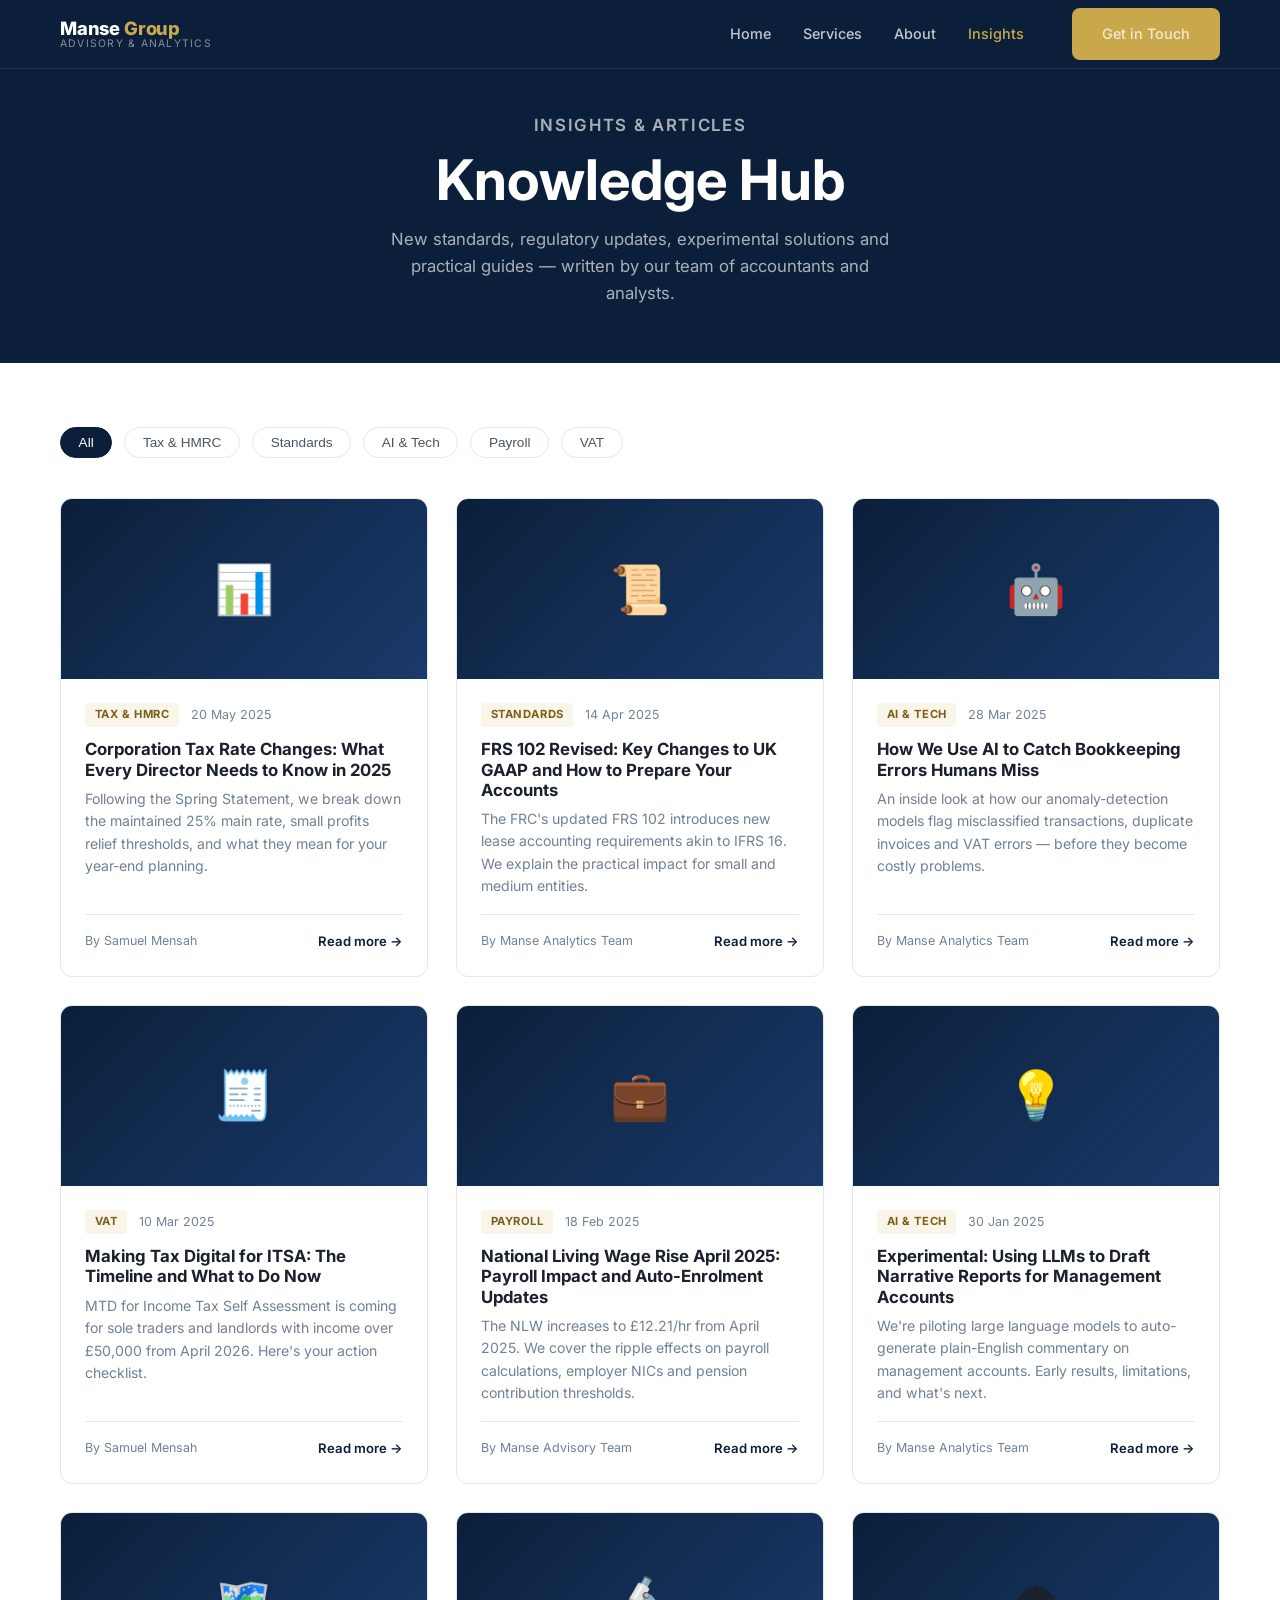
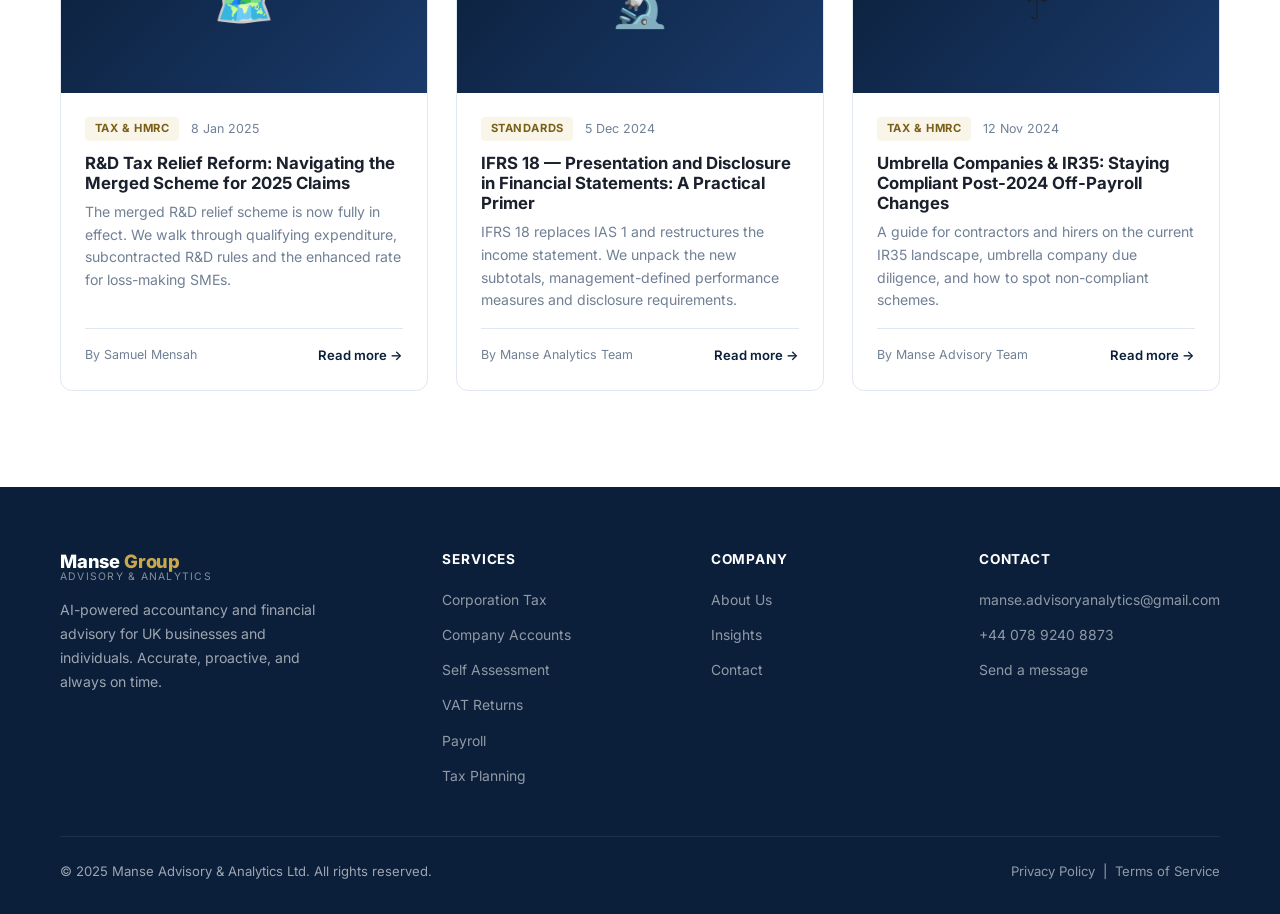
==== articles.html @ 3c9199c7 "update comp name" ====
<!DOCTYPE html>
<html lang="en">
<head>
  <meta charset="UTF-8" />
  <meta name="viewport" content="width=device-width, initial-scale=1.0" />
  <title>Insights — Manse Advisory & Analytics</title>
  <meta name="description" content="Articles on tax law changes, accounting standards, AI in finance, and practical guides from the Manse Advisory team." />
  <link rel="preconnect" href="https://fonts.googleapis.com" />
  <link rel="preconnect" href="https://fonts.gstatic.com" crossorigin />
  <link href="https://fonts.googleapis.com/css2?family=Inter:wght@400;500;600;700;800&display=swap" rel="stylesheet" />
  <link rel="stylesheet" href="css/style.css" />
</head>
<body>

<!-- ===== NAVBAR ===== -->
<nav class="navbar" aria-label="Main navigation">
  <div class="container nav-inner">
    <a href="index.html" class="nav-logo" aria-label="Manse Advisory & Analytics home">
      <span class="logo-main">Manse <span>Group</span></span>
      <span class="logo-sub">Advisory &amp; Analytics</span>
    </a>
    <button class="hamburger" aria-label="Toggle menu" aria-expanded="false">
      <span></span><span></span><span></span>
    </button>
    <ul class="nav-links" role="list">
      <li><a href="index.html">Home</a></li>
      <li><a href="index.html#services">Services</a></li>
      <li><a href="index.html#why-us">About</a></li>
      <li><a href="articles.html">Insights</a></li>
      <li class="nav-cta"><a href="contact.html" class="btn btn-primary">Get in Touch</a></li>
    </ul>
  </div>
</nav>

<!-- ===== PAGE HERO ===== -->
<section class="page-hero">
  <div class="container">
    <p class="section-label">Insights &amp; Articles</p>
    <h1>Knowledge Hub</h1>
    <p>New standards, regulatory updates, experimental solutions and practical guides — written by our team of accountants and analysts.</p>
  </div>
</section>

<!-- ===== ARTICLES ===== -->
<section class="articles-section">
  <div class="container">

    <div class="articles-filter" role="group" aria-label="Filter articles by category">
      <button class="filter-btn active" data-filter="all">All</button>
      <button class="filter-btn" data-filter="tax">Tax &amp; HMRC</button>
      <button class="filter-btn" data-filter="standards">Standards</button>
      <button class="filter-btn" data-filter="ai">AI &amp; Tech</button>
      <button class="filter-btn" data-filter="payroll">Payroll</button>
      <button class="filter-btn" data-filter="vat">VAT</button>
    </div>

    <div class="articles-grid">

      <!-- Article 1 -->
      <article class="article-card fade-in" data-category="tax">
        <div class="article-card-img" aria-hidden="true">📊</div>
        <div class="article-card-body">
          <div class="article-meta">
            <span class="article-tag">Tax &amp; HMRC</span>
            <time class="article-date" datetime="2025-05-20">20 May 2025</time>
          </div>
          <h3>Corporation Tax Rate Changes: What Every Director Needs to Know in 2025</h3>
          <p>Following the Spring Statement, we break down the maintained 25% main rate, small profits relief thresholds, and what they mean for your year-end planning.</p>
          <div class="article-footer">
            <span class="article-author">By Samuel Mensah</span>
            <a href="#" class="read-more">Read more →</a>
          </div>
        </div>
      </article>

      <!-- Article 2 -->
      <article class="article-card fade-in" data-category="standards">
        <div class="article-card-img" aria-hidden="true">📜</div>
        <div class="article-card-body">
          <div class="article-meta">
            <span class="article-tag">Standards</span>
            <time class="article-date" datetime="2025-04-14">14 Apr 2025</time>
          </div>
          <h3>FRS 102 Revised: Key Changes to UK GAAP and How to Prepare Your Accounts</h3>
          <p>The FRC's updated FRS 102 introduces new lease accounting requirements akin to IFRS 16. We explain the practical impact for small and medium entities.</p>
          <div class="article-footer">
            <span class="article-author">By Manse Analytics Team</span>
            <a href="#" class="read-more">Read more →</a>
          </div>
        </div>
      </article>

      <!-- Article 3 -->
      <article class="article-card fade-in" data-category="ai">
        <div class="article-card-img" aria-hidden="true">🤖</div>
        <div class="article-card-body">
          <div class="article-meta">
            <span class="article-tag">AI &amp; Tech</span>
            <time class="article-date" datetime="2025-03-28">28 Mar 2025</time>
          </div>
          <h3>How We Use AI to Catch Bookkeeping Errors Humans Miss</h3>
          <p>An inside look at how our anomaly-detection models flag misclassified transactions, duplicate invoices and VAT errors — before they become costly problems.</p>
          <div class="article-footer">
            <span class="article-author">By Manse Analytics Team</span>
            <a href="#" class="read-more">Read more →</a>
          </div>
        </div>
      </article>

      <!-- Article 4 -->
      <article class="article-card fade-in" data-category="vat">
        <div class="article-card-img" aria-hidden="true">🧾</div>
        <div class="article-card-body">
          <div class="article-meta">
            <span class="article-tag">VAT</span>
            <time class="article-date" datetime="2025-03-10">10 Mar 2025</time>
          </div>
          <h3>Making Tax Digital for ITSA: The Timeline and What to Do Now</h3>
          <p>MTD for Income Tax Self Assessment is coming for sole traders and landlords with income over £50,000 from April 2026. Here's your action checklist.</p>
          <div class="article-footer">
            <span class="article-author">By Samuel Mensah</span>
            <a href="#" class="read-more">Read more →</a>
          </div>
        </div>
      </article>

      <!-- Article 5 -->
      <article class="article-card fade-in" data-category="payroll">
        <div class="article-card-img" aria-hidden="true">💼</div>
        <div class="article-card-body">
          <div class="article-meta">
            <span class="article-tag">Payroll</span>
            <time class="article-date" datetime="2025-02-18">18 Feb 2025</time>
          </div>
          <h3>National Living Wage Rise April 2025: Payroll Impact and Auto-Enrolment Updates</h3>
          <p>The NLW increases to £12.21/hr from April 2025. We cover the ripple effects on payroll calculations, employer NICs and pension contribution thresholds.</p>
          <div class="article-footer">
            <span class="article-author">By Manse Advisory Team</span>
            <a href="#" class="read-more">Read more →</a>
          </div>
        </div>
      </article>

      <!-- Article 6 -->
      <article class="article-card fade-in" data-category="ai">
        <div class="article-card-img" aria-hidden="true">💡</div>
        <div class="article-card-body">
          <div class="article-meta">
            <span class="article-tag">AI &amp; Tech</span>
            <time class="article-date" datetime="2025-01-30">30 Jan 2025</time>
          </div>
          <h3>Experimental: Using LLMs to Draft Narrative Reports for Management Accounts</h3>
          <p>We're piloting large language models to auto-generate plain-English commentary on management accounts. Early results, limitations, and what's next.</p>
          <div class="article-footer">
            <span class="article-author">By Manse Analytics Team</span>
            <a href="#" class="read-more">Read more →</a>
          </div>
        </div>
      </article>

      <!-- Article 7 -->
      <article class="article-card fade-in" data-category="tax">
        <div class="article-card-img" aria-hidden="true">🗺️</div>
        <div class="article-card-body">
          <div class="article-meta">
            <span class="article-tag">Tax &amp; HMRC</span>
            <time class="article-date" datetime="2025-01-08">8 Jan 2025</time>
          </div>
          <h3>R&amp;D Tax Relief Reform: Navigating the Merged Scheme for 2025 Claims</h3>
          <p>The merged R&amp;D relief scheme is now fully in effect. We walk through qualifying expenditure, subcontracted R&amp;D rules and the enhanced rate for loss-making SMEs.</p>
          <div class="article-footer">
            <span class="article-author">By Samuel Mensah</span>
            <a href="#" class="read-more">Read more →</a>
          </div>
        </div>
      </article>

      <!-- Article 8 -->
      <article class="article-card fade-in" data-category="standards">
        <div class="article-card-img" aria-hidden="true">🔬</div>
        <div class="article-card-body">
          <div class="article-meta">
            <span class="article-tag">Standards</span>
            <time class="article-date" datetime="2024-12-05">5 Dec 2024</time>
          </div>
          <h3>IFRS 18 — Presentation and Disclosure in Financial Statements: A Practical Primer</h3>
          <p>IFRS 18 replaces IAS 1 and restructures the income statement. We unpack the new subtotals, management-defined performance measures and disclosure requirements.</p>
          <div class="article-footer">
            <span class="article-author">By Manse Analytics Team</span>
            <a href="#" class="read-more">Read more →</a>
          </div>
        </div>
      </article>

      <!-- Article 9 -->
      <article class="article-card fade-in" data-category="tax">
        <div class="article-card-img" aria-hidden="true">☂️</div>
        <div class="article-card-body">
          <div class="article-meta">
            <span class="article-tag">Tax &amp; HMRC</span>
            <time class="article-date" datetime="2024-11-12">12 Nov 2024</time>
          </div>
          <h3>Umbrella Companies &amp; IR35: Staying Compliant Post-2024 Off-Payroll Changes</h3>
          <p>A guide for contractors and hirers on the current IR35 landscape, umbrella company due diligence, and how to spot non-compliant schemes.</p>
          <div class="article-footer">
            <span class="article-author">By Manse Advisory Team</span>
            <a href="#" class="read-more">Read more →</a>
          </div>
        </div>
      </article>

    </div>
  </div>
</section>

<!-- ===== FOOTER ===== -->
<footer>
  <div class="container">
    <div class="footer-grid">
      <div class="footer-brand">
        <a href="index.html" class="nav-logo">
          <span class="logo-main">Manse <span>Group</span></span>
          <span class="logo-sub">Advisory &amp; Analytics</span>
        </a>
        <p>AI-powered accountancy and financial advisory for UK businesses and individuals. Accurate, proactive, and always on time.</p>
      </div>
      <div class="footer-col">
        <h4>Services</h4>
        <ul role="list">
          <li><a href="index.html#services">Corporation Tax</a></li>
          <li><a href="index.html#services">Company Accounts</a></li>
          <li><a href="index.html#services">Self Assessment</a></li>
          <li><a href="index.html#services">VAT Returns</a></li>
          <li><a href="index.html#services">Payroll</a></li>
          <li><a href="index.html#services">Tax Planning</a></li>
        </ul>
      </div>
      <div class="footer-col">
        <h4>Company</h4>
        <ul role="list">
          <li><a href="index.html#why-us">About Us</a></li>
          <li><a href="articles.html">Insights</a></li>
          <li><a href="contact.html">Contact</a></li>
        </ul>
      </div>
      <div class="footer-col">
        <h4>Contact</h4>
        <ul role="list">
          <li><a href="mailto:manse.advisoryanalytics@gmail.com">manse.advisoryanalytics@gmail.com</a></li>
          <li><a href="tel:+447892408873">+44 078 9240 8873</a></li>
          <li><a href="contact.html">Send a message</a></li>
        </ul>
      </div>
    </div>
    <div class="footer-bottom">
      <span>&copy; 2025 Manse Advisory &amp; Analytics Ltd. All rights reserved.</span>
      <span><a href="#">Privacy Policy</a> &nbsp;|&nbsp; <a href="#">Terms of Service</a></span>
    </div>
  </div>
</footer>

<script src="js/main.js"></script>
</body>
</html>
---- css/style.css ----
/* ===== RESET & BASE ===== */
*, *::before, *::after { box-sizing: border-box; margin: 0; padding: 0; }

:root {
  --navy:    #0B1F3A;
  --navy-lt: #132C52;
  --gold:    #C9A84C;
  --gold-lt: #E2C074;
  --slate:   #4A5568;
  --light:   #F7F8FC;
  --white:   #FFFFFF;
  --border:  #E2E8F0;
  --text:    #1A202C;
  --muted:   #718096;
  --radius:  8px;
  --shadow:  0 4px 24px rgba(11,31,58,.10);
  --transition: .25s ease;
}

html { scroll-behavior: smooth; }

body {
  font-family: 'Inter', system-ui, -apple-system, sans-serif;
  color: var(--text);
  background: var(--white);
  line-height: 1.6;
}

a { color: inherit; text-decoration: none; }
img { max-width: 100%; display: block; }
ul { list-style: none; }

.container {
  width: min(1160px, 100% - 3rem);
  margin-inline: auto;
}

/* ===== TYPOGRAPHY ===== */
h1, h2, h3, h4 { line-height: 1.2; font-weight: 700; }
h1 { font-size: clamp(2rem, 5vw, 3.5rem); }
h2 { font-size: clamp(1.5rem, 3vw, 2.25rem); }
h3 { font-size: 1.25rem; }

.section-label {
  text-transform: uppercase;
  letter-spacing: .1em;
  font-size: .75rem;
  font-weight: 600;
  color: var(--gold);
  margin-bottom: .5rem;
}

/* ===== BUTTONS ===== */
.btn {
  display: inline-flex;
  align-items: center;
  gap: .5rem;
  padding: .75rem 1.75rem;
  border-radius: var(--radius);
  font-weight: 600;
  font-size: .95rem;
  cursor: pointer;
  border: 2px solid transparent;
  transition: var(--transition);
}
.btn-primary {
  background: var(--gold);
  color: var(--navy);
}
.btn-primary:hover { background: var(--gold-lt); }

.btn-outline {
  background: transparent;
  border-color: var(--white);
  color: var(--white);
}
.btn-outline:hover { background: rgba(255,255,255,.12); }

.btn-navy {
  background: var(--navy);
  color: var(--white);
}
.btn-navy:hover { background: var(--navy-lt); }

/* ===== NAVBAR ===== */
.navbar {
  position: fixed;
  top: 0; left: 0; right: 0;
  z-index: 900;
  background: var(--navy);
  border-bottom: 1px solid rgba(255,255,255,.08);
  transition: box-shadow var(--transition);
}
.navbar.scrolled { box-shadow: 0 2px 20px rgba(0,0,0,.25); }

.nav-inner {
  display: flex;
  align-items: center;
  justify-content: space-between;
  height: 68px;
}

.nav-logo {
  display: flex;
  flex-direction: column;
  line-height: 1.1;
}
.nav-logo .logo-main {
  font-size: 1.15rem;
  font-weight: 800;
  color: var(--white);
  letter-spacing: -.01em;
}
.nav-logo .logo-main span { color: var(--gold); }
.nav-logo .logo-sub {
  font-size: .65rem;
  letter-spacing: .12em;
  text-transform: uppercase;
  color: rgba(255,255,255,.5);
}

.nav-links {
  display: flex;
  align-items: center;
  gap: 2rem;
}
.nav-links a {
  color: rgba(255,255,255,.75);
  font-size: .9rem;
  font-weight: 500;
  transition: color var(--transition);
}
.nav-links a:hover,
.nav-links a.active { color: var(--gold); }

.nav-cta { margin-left: 1rem; }

.hamburger {
  display: none;
  flex-direction: column;
  gap: 5px;
  cursor: pointer;
  background: none;
  border: none;
  padding: .4rem;
}
.hamburger span {
  display: block;
  width: 24px;
  height: 2px;
  background: var(--white);
  border-radius: 2px;
  transition: var(--transition);
}

/* ===== HERO ===== */
.hero {
  min-height: 100vh;
  display: flex;
  align-items: center;
  background: linear-gradient(135deg, var(--navy) 0%, #1a3a6b 100%);
  padding: 7rem 0 4rem;
  position: relative;
  overflow: hidden;
}

.hero::before {
  content: '';
  position: absolute;
  inset: 0;
  background:
    radial-gradient(ellipse 60% 60% at 70% 50%, rgba(201,168,76,.08) 0%, transparent 70%),
    url("data:image/svg+xml,%3Csvg width='60' height='60' viewBox='0 0 60 60' xmlns='http://www.w3.org/2000/svg'%3E%3Cg fill='none' fill-rule='evenodd'%3E%3Cg fill='%23ffffff' fill-opacity='0.02'%3E%3Cpath d='M36 34v-4h-2v4h-4v2h4v4h2v-4h4v-2h-4zm0-30V0h-2v4h-4v2h4v4h2V6h4V4h-4zM6 34v-4H4v4H0v2h4v4h2v-4h4v-2H6zM6 4V0H4v4H0v2h4v4h2V6h4V4H6z'/%3E%3C/g%3E%3C/g%3E%3C/svg%3E");
}

.hero-grid {
  display: grid;
  grid-template-columns: 1fr 1fr;
  gap: 4rem;
  align-items: center;
  position: relative;
}

.hero-badge {
  display: inline-flex;
  align-items: center;
  gap: .5rem;
  background: rgba(201,168,76,.15);
  border: 1px solid rgba(201,168,76,.3);
  color: var(--gold-lt);
  font-size: .8rem;
  font-weight: 600;
  padding: .35rem .9rem;
  border-radius: 999px;
  margin-bottom: 1.5rem;
  letter-spacing: .04em;
}

.hero h1 { color: var(--white); margin-bottom: 1.25rem; }
.hero h1 span { color: var(--gold); }

.hero-sub {
  color: rgba(255,255,255,.7);
  font-size: 1.1rem;
  margin-bottom: 2rem;
  max-width: 480px;
}

.hero-actions { display: flex; gap: 1rem; flex-wrap: wrap; }

.hero-stats {
  display: flex;
  gap: 2rem;
  margin-top: 3rem;
  padding-top: 2rem;
  border-top: 1px solid rgba(255,255,255,.1);
}
.stat-item { }
.stat-num {
  font-size: 1.75rem;
  font-weight: 800;
  color: var(--gold);
}
.stat-label {
  font-size: .8rem;
  color: rgba(255,255,255,.55);
  margin-top: .1rem;
}

.hero-visual {
  display: flex;
  flex-direction: column;
  gap: 1rem;
}

.card-float {
  background: rgba(255,255,255,.06);
  backdrop-filter: blur(12px);
  border: 1px solid rgba(255,255,255,.12);
  border-radius: 12px;
  padding: 1.25rem 1.5rem;
  color: var(--white);
}
.card-float-header {
  display: flex;
  align-items: center;
  gap: .75rem;
  margin-bottom: .75rem;
}
.card-float-icon {
  width: 36px;
  height: 36px;
  border-radius: 8px;
  background: rgba(201,168,76,.2);
  display: grid;
  place-items: center;
  font-size: 1rem;
}
.card-float-title { font-size: .85rem; font-weight: 600; }
.card-float-sub { font-size: .75rem; color: rgba(255,255,255,.5); }
.card-float-body { font-size: .82rem; color: rgba(255,255,255,.65); line-height: 1.5; }

.ai-chip {
  display: inline-flex;
  align-items: center;
  gap: .4rem;
  background: rgba(201,168,76,.18);
  color: var(--gold-lt);
  font-size: .72rem;
  font-weight: 600;
  padding: .25rem .65rem;
  border-radius: 999px;
  margin-top: .75rem;
}

/* ===== SECTION SHARED ===== */
section { padding: 5rem 0; }

.section-header {
  text-align: center;
  max-width: 640px;
  margin: 0 auto 3.5rem;
}
.section-header p {
  color: var(--muted);
  margin-top: .75rem;
  font-size: 1.05rem;
}

/* ===== SERVICES ===== */
.services { background: var(--light); }

.services-grid {
  display: grid;
  grid-template-columns: repeat(auto-fit, minmax(280px, 1fr));
  gap: 1.5rem;
}

.service-card {
  background: var(--white);
  border: 1px solid var(--border);
  border-radius: 12px;
  padding: 1.75rem;
  transition: var(--transition);
  position: relative;
  overflow: hidden;
}
.service-card::after {
  content: '';
  position: absolute;
  bottom: 0; left: 0; right: 0;
  height: 3px;
  background: var(--gold);
  transform: scaleX(0);
  transition: transform var(--transition);
}
.service-card:hover { box-shadow: var(--shadow); transform: translateY(-3px); }
.service-card:hover::after { transform: scaleX(1); }

.service-icon {
  font-size: 1.75rem;
  margin-bottom: 1rem;
  display: block;
}
.service-card h3 { margin-bottom: .5rem; }
.service-card p { color: var(--muted); font-size: .9rem; }

.ai-tag {
  display: inline-flex;
  align-items: center;
  gap: .3rem;
  background: rgba(201,168,76,.1);
  color: #7a5f18;
  font-size: .7rem;
  font-weight: 700;
  letter-spacing: .06em;
  padding: .2rem .55rem;
  border-radius: 4px;
  margin-top: .75rem;
  text-transform: uppercase;
}

/* ===== WHY US ===== */
.why-us { background: var(--white); }

.why-grid {
  display: grid;
  grid-template-columns: 1fr 1fr;
  gap: 4rem;
  align-items: center;
}

.why-content { }
.why-content h2 { margin-bottom: 1rem; }
.why-content > p { color: var(--muted); margin-bottom: 2rem; }

.why-list { display: flex; flex-direction: column; gap: 1.25rem; }
.why-item {
  display: flex;
  gap: 1rem;
  align-items: flex-start;
}
.why-item-icon {
  width: 44px;
  height: 44px;
  border-radius: 10px;
  background: rgba(201,168,76,.1);
  display: grid;
  place-items: center;
  font-size: 1.1rem;
  flex-shrink: 0;
}
.why-item-text h4 { margin-bottom: .25rem; }
.why-item-text p { color: var(--muted); font-size: .88rem; }

.why-visual {
  background: var(--navy);
  border-radius: 16px;
  padding: 2.5rem;
  color: var(--white);
}
.why-visual h3 { color: var(--gold); margin-bottom: 1.5rem; }
.ai-process { display: flex; flex-direction: column; gap: 1rem; }
.process-step {
  display: flex;
  gap: 1rem;
  align-items: flex-start;
}
.step-num {
  width: 32px;
  height: 32px;
  border-radius: 50%;
  background: var(--gold);
  color: var(--navy);
  font-size: .8rem;
  font-weight: 800;
  display: grid;
  place-items: center;
  flex-shrink: 0;
}
.step-text h4 { font-size: .9rem; margin-bottom: .2rem; }
.step-text p { font-size: .8rem; color: rgba(255,255,255,.6); }

/* ===== CTA BAND ===== */
.cta-band {
  background: linear-gradient(135deg, var(--navy) 0%, #1a3a6b 100%);
  padding: 4.5rem 0;
  text-align: center;
}
.cta-band h2 { color: var(--white); margin-bottom: .75rem; }
.cta-band p { color: rgba(255,255,255,.65); margin-bottom: 2rem; font-size: 1.05rem; max-width: 500px; margin-inline: auto; margin-bottom: 2rem; }
.cta-actions { display: flex; gap: 1rem; justify-content: center; flex-wrap: wrap; }

/* ===== ARTICLES PAGE ===== */
.page-hero {
  background: var(--navy);
  padding: 7rem 0 3.5rem;
  text-align: center;
  color: var(--white);
}
.page-hero h1 { margin-bottom: .75rem; }
.page-hero p { color: rgba(255,255,255,.65); font-size: 1.05rem; max-width: 520px; margin-inline: auto; }

.articles-section { padding: 4rem 0 6rem; }

.articles-filter {
  display: flex;
  gap: .75rem;
  flex-wrap: wrap;
  margin-bottom: 2.5rem;
}
.filter-btn {
  padding: .45rem 1.1rem;
  border-radius: 999px;
  border: 1px solid var(--border);
  background: var(--white);
  color: var(--slate);
  font-size: .85rem;
  font-weight: 500;
  cursor: pointer;
  transition: var(--transition);
}
.filter-btn:hover,
.filter-btn.active {
  background: var(--navy);
  color: var(--white);
  border-color: var(--navy);
}

.articles-grid {
  display: grid;
  grid-template-columns: repeat(auto-fill, minmax(320px, 1fr));
  gap: 1.75rem;
}

.article-card {
  background: var(--white);
  border: 1px solid var(--border);
  border-radius: 12px;
  overflow: hidden;
  transition: var(--transition);
  display: flex;
  flex-direction: column;
}
.article-card:hover { box-shadow: var(--shadow); transform: translateY(-3px); }

.article-card-img {
  height: 180px;
  background: linear-gradient(135deg, var(--navy), #1a3a6b);
  display: flex;
  align-items: center;
  justify-content: center;
  font-size: 3rem;
}

.article-card-body { padding: 1.5rem; flex: 1; display: flex; flex-direction: column; }

.article-meta {
  display: flex;
  align-items: center;
  gap: .75rem;
  margin-bottom: .75rem;
  flex-wrap: wrap;
}
.article-tag {
  background: rgba(201,168,76,.12);
  color: #7a5f18;
  font-size: .7rem;
  font-weight: 700;
  letter-spacing: .05em;
  padding: .2rem .6rem;
  border-radius: 4px;
  text-transform: uppercase;
}
.article-date { font-size: .78rem; color: var(--muted); }

.article-card h3 { margin-bottom: .5rem; font-size: 1.05rem; }
.article-card p { color: var(--muted); font-size: .88rem; flex: 1; }

.article-footer {
  display: flex;
  align-items: center;
  justify-content: space-between;
  margin-top: 1rem;
  padding-top: 1rem;
  border-top: 1px solid var(--border);
}
.article-author { font-size: .78rem; color: var(--muted); }
.read-more {
  font-size: .82rem;
  font-weight: 600;
  color: var(--navy);
  display: flex;
  align-items: center;
  gap: .3rem;
  transition: gap var(--transition);
}
.read-more:hover { gap: .6rem; color: var(--gold); }

/* ===== CONTACT PAGE ===== */
.contact-section { padding: 4rem 0 6rem; }

.contact-grid {
  display: grid;
  grid-template-columns: 1fr 1.4fr;
  gap: 4rem;
  align-items: start;
}

.contact-info h2 { margin-bottom: .75rem; }
.contact-info > p { color: var(--muted); margin-bottom: 2rem; }

.contact-details { display: flex; flex-direction: column; gap: 1.25rem; margin-bottom: 2rem; }
.contact-item {
  display: flex;
  gap: 1rem;
  align-items: flex-start;
}
.contact-icon {
  width: 44px;
  height: 44px;
  border-radius: 10px;
  background: var(--navy);
  color: var(--gold);
  display: grid;
  place-items: center;
  font-size: 1.1rem;
  flex-shrink: 0;
}
.contact-item-text { }
.contact-item-text .label { font-size: .75rem; text-transform: uppercase; letter-spacing: .08em; color: var(--muted); font-weight: 600; margin-bottom: .15rem; }
.contact-item-text a, .contact-item-text span { font-weight: 500; font-size: .95rem; color: var(--text); }
.contact-item-text a:hover { color: var(--gold); }

.social-links { display: flex; gap: .75rem; flex-wrap: wrap; }
.social-link {
  display: flex;
  align-items: center;
  gap: .5rem;
  padding: .55rem 1rem;
  border: 1px solid var(--border);
  border-radius: 8px;
  font-size: .85rem;
  font-weight: 500;
  color: var(--text);
  transition: var(--transition);
}
.social-link:hover { border-color: var(--navy); background: var(--navy); color: var(--white); }
.social-link svg { width: 16px; height: 16px; }

.contact-form-card {
  background: var(--white);
  border: 1px solid var(--border);
  border-radius: 16px;
  padding: 2.5rem;
  box-shadow: var(--shadow);
}
.contact-form-card h3 { margin-bottom: .25rem; }
.contact-form-card > p { color: var(--muted); font-size: .9rem; margin-bottom: 1.75rem; }

.form-row { display: grid; grid-template-columns: 1fr 1fr; gap: 1rem; }
.form-group { display: flex; flex-direction: column; gap: .4rem; margin-bottom: 1rem; }
.form-group label { font-size: .82rem; font-weight: 600; color: var(--slate); }
.form-group input,
.form-group select,
.form-group textarea {
  padding: .7rem 1rem;
  border: 1px solid var(--border);
  border-radius: var(--radius);
  font-size: .9rem;
  font-family: inherit;
  color: var(--text);
  transition: border-color var(--transition), box-shadow var(--transition);
  background: var(--white);
}
.form-group input:focus,
.form-group select:focus,
.form-group textarea:focus {
  outline: none;
  border-color: var(--gold);
  box-shadow: 0 0 0 3px rgba(201,168,76,.15);
}
.form-group textarea { resize: vertical; min-height: 130px; }

.form-submit { width: 100%; justify-content: center; margin-top: .5rem; }

.form-success {
  display: none;
  text-align: center;
  padding: 2rem 0;
}
.form-success .success-icon { font-size: 3rem; margin-bottom: 1rem; }
.form-success h3 { margin-bottom: .5rem; }
.form-success p { color: var(--muted); }

/* ===== FOOTER ===== */
footer {
  background: var(--navy);
  color: rgba(255,255,255,.6);
  padding: 4rem 0 2rem;
}

.footer-grid {
  display: grid;
  grid-template-columns: 1.5fr 1fr 1fr 1fr;
  gap: 2.5rem;
  margin-bottom: 3rem;
}

.footer-brand .nav-logo { margin-bottom: 1rem; }
.footer-brand p { font-size: .88rem; line-height: 1.7; max-width: 280px; }

.footer-col h4 {
  color: var(--white);
  font-size: .85rem;
  letter-spacing: .06em;
  text-transform: uppercase;
  margin-bottom: 1.25rem;
}
.footer-col ul { display: flex; flex-direction: column; gap: .6rem; }
.footer-col ul li a {
  font-size: .87rem;
  color: rgba(255,255,255,.55);
  transition: color var(--transition);
}
.footer-col ul li a:hover { color: var(--gold); }

.footer-bottom {
  border-top: 1px solid rgba(255,255,255,.08);
  padding-top: 1.5rem;
  display: flex;
  justify-content: space-between;
  align-items: center;
  font-size: .82rem;
  flex-wrap: wrap;
  gap: .5rem;
}
.footer-bottom a { color: rgba(255,255,255,.55); }
.footer-bottom a:hover { color: var(--gold); }

/* ===== MOBILE NAV ===== */
@media (max-width: 768px) {
  .hamburger { display: flex; }

  .nav-links {
    position: fixed;
    top: 68px; left: 0; right: 0;
    background: var(--navy);
    flex-direction: column;
    padding: 1.5rem 1.5rem 2rem;
    gap: 1.25rem;
    border-top: 1px solid rgba(255,255,255,.1);
    transform: translateY(-120%);
    opacity: 0;
    transition: transform .3s ease, opacity .3s ease;
  }
  .nav-links.open { transform: translateY(0); opacity: 1; }
  .nav-cta { width: 100%; }
  .nav-cta .btn { width: 100%; justify-content: center; }

  .hero-grid { grid-template-columns: 1fr; }
  .hero-visual { display: none; }
  .hero-stats { gap: 1.25rem; }

  .why-grid { grid-template-columns: 1fr; }
  .contact-grid { grid-template-columns: 1fr; }
  .footer-grid { grid-template-columns: 1fr 1fr; }
  .form-row { grid-template-columns: 1fr; }
}

@media (max-width: 520px) {
  .footer-grid { grid-template-columns: 1fr; }
  .hero-actions { flex-direction: column; }
}

/* ===== FADE-IN ANIMATION ===== */
.fade-in {
  opacity: 0;
  transform: translateY(24px);
  transition: opacity .55s ease, transform .55s ease;
}
.fade-in.visible { opacity: 1; transform: none; }
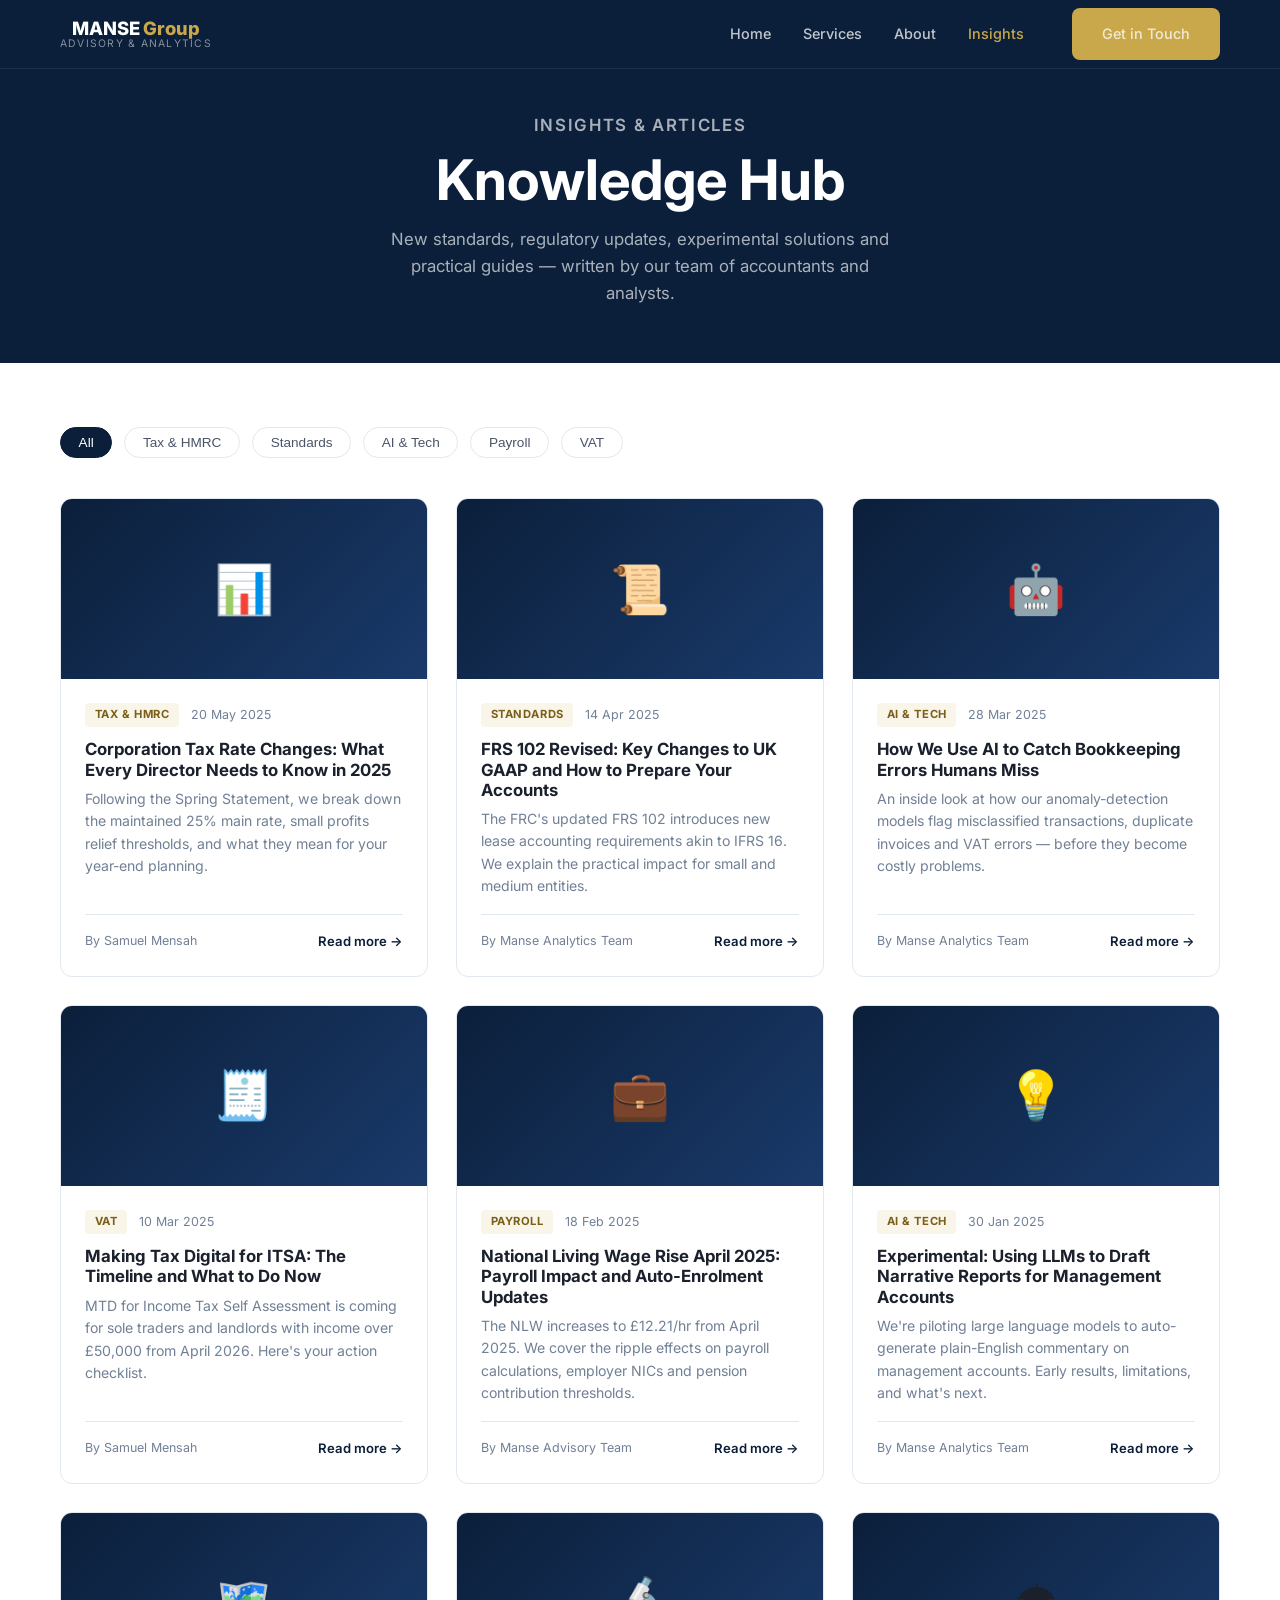
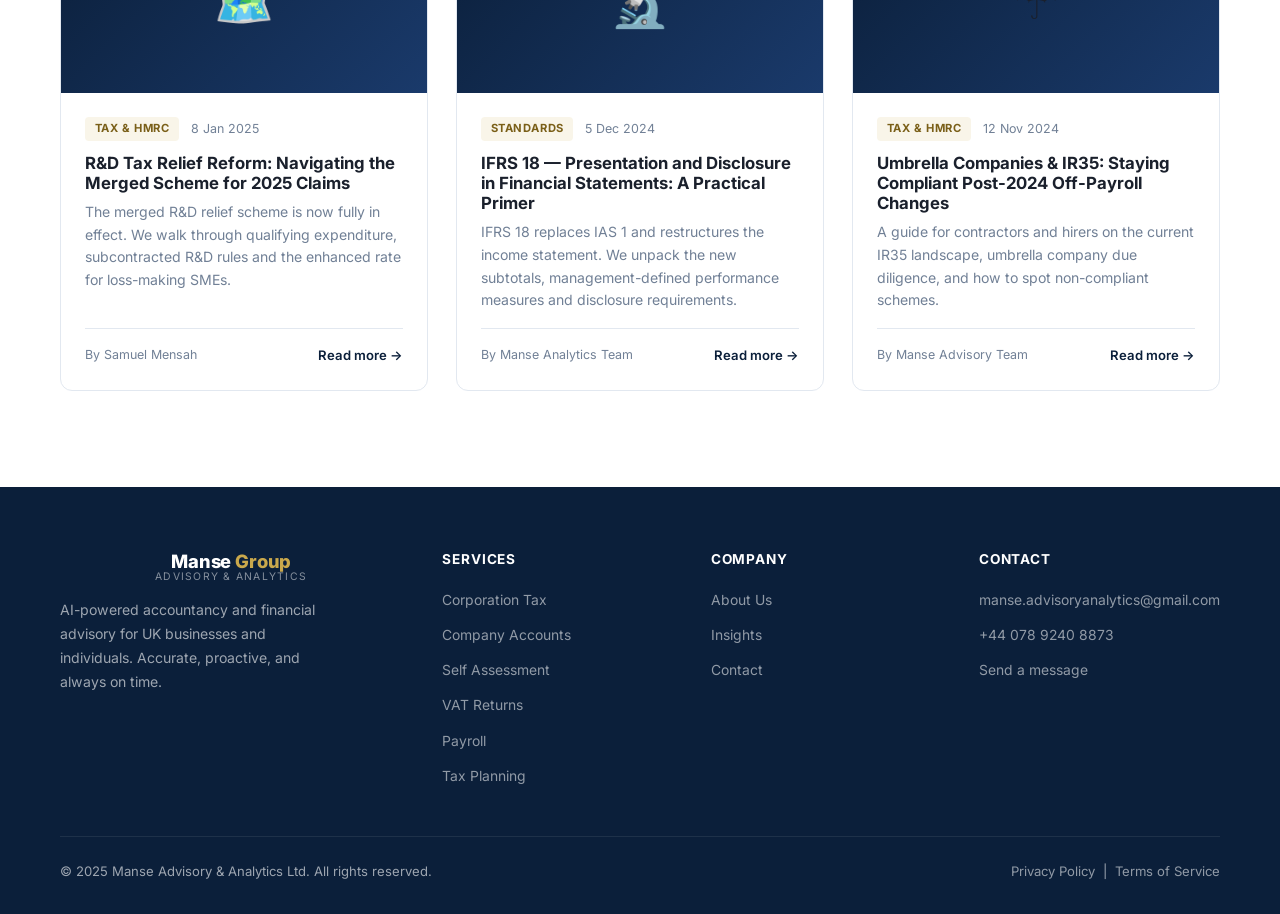
==== commit 7a2be757: "update website" ====
--- a/articles.html
+++ b/articles.html
@@ -16,7 +16,7 @@
 <nav class="navbar" aria-label="Main navigation">
   <div class="container nav-inner">
     <a href="index.html" class="nav-logo" aria-label="Manse Advisory & Analytics home">
-      <span class="logo-main">Manse <span>Group</span></span>
+      <span class="logo-main">MANSE <span>Group</span></span>
       <span class="logo-sub">Advisory &amp; Analytics</span>
     </a>
     <button class="hamburger" aria-label="Toggle menu" aria-expanded="false">
--- a/css/style.css
+++ b/css/style.css
@@ -104,6 +104,7 @@
   display: flex;
   flex-direction: column;
   line-height: 1.1;
+  text-align: center;
 }
 .nav-logo .logo-main {
   font-size: 1.15rem;
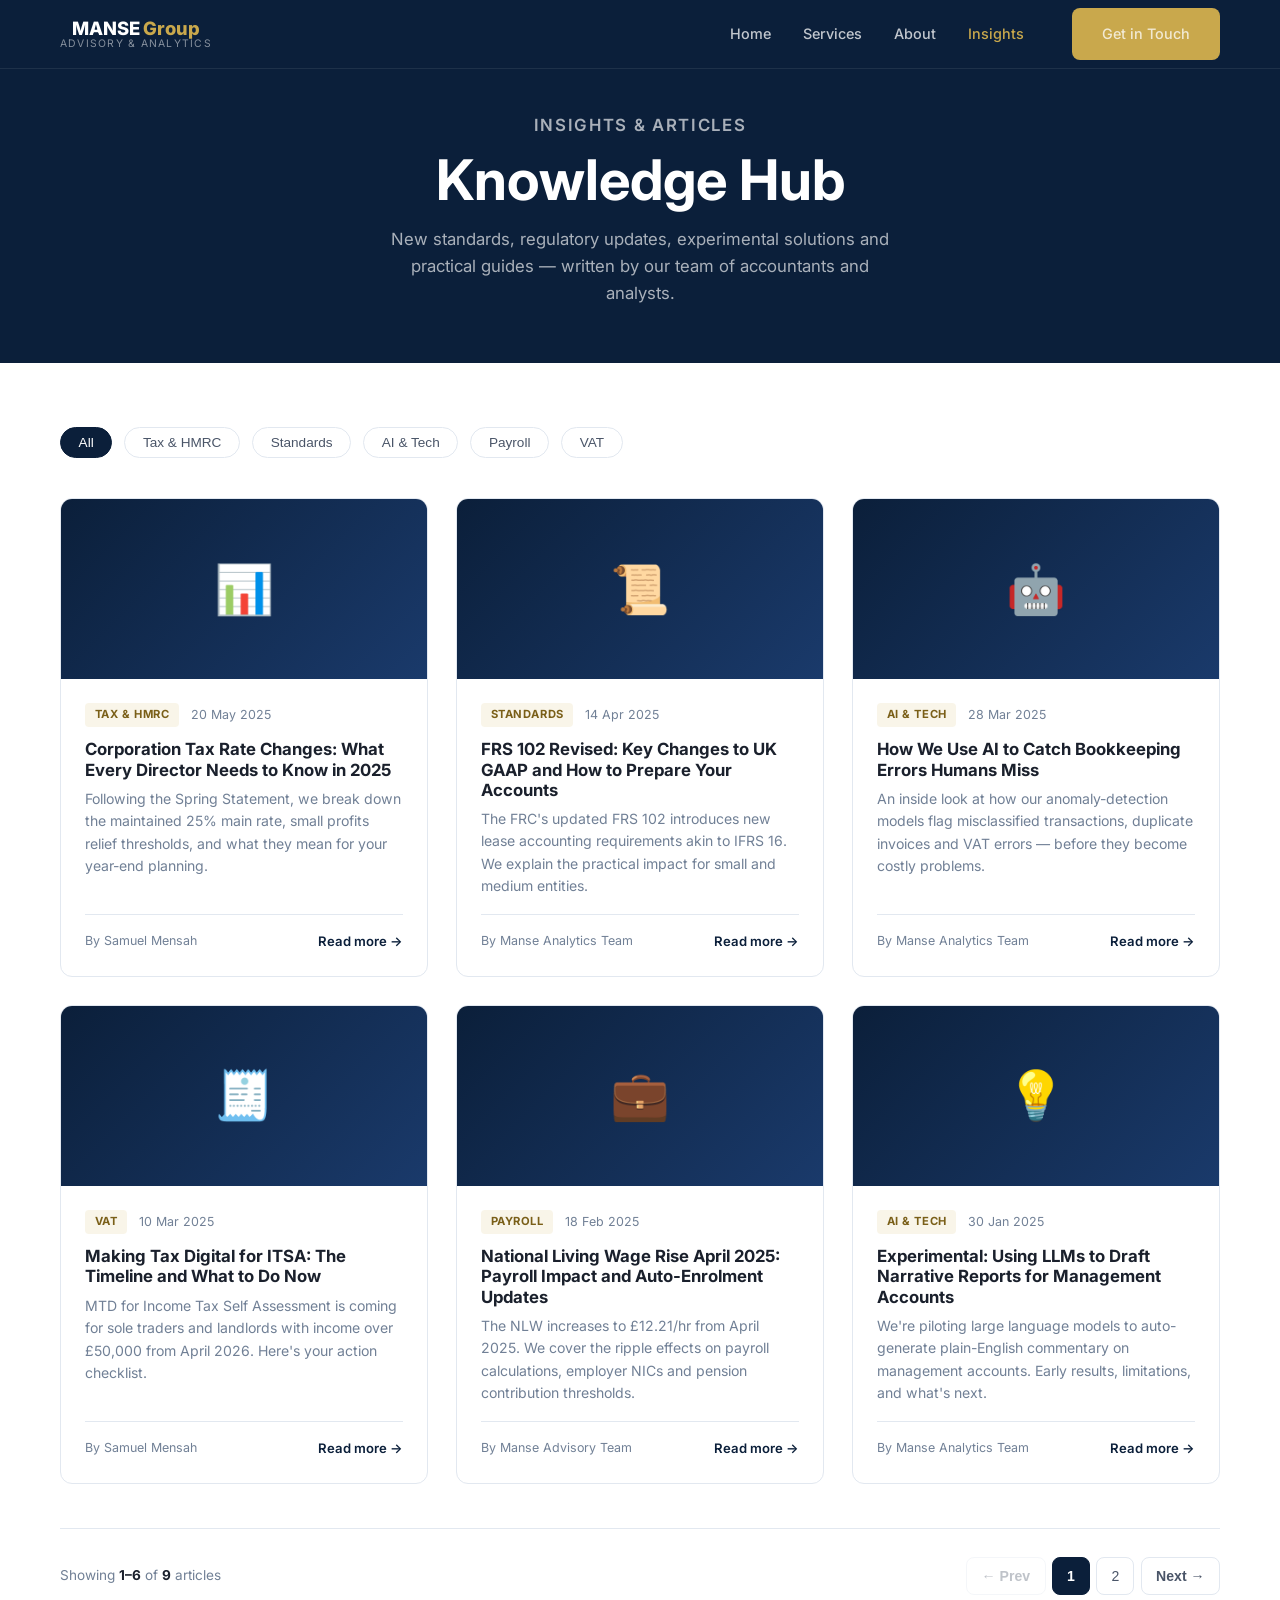
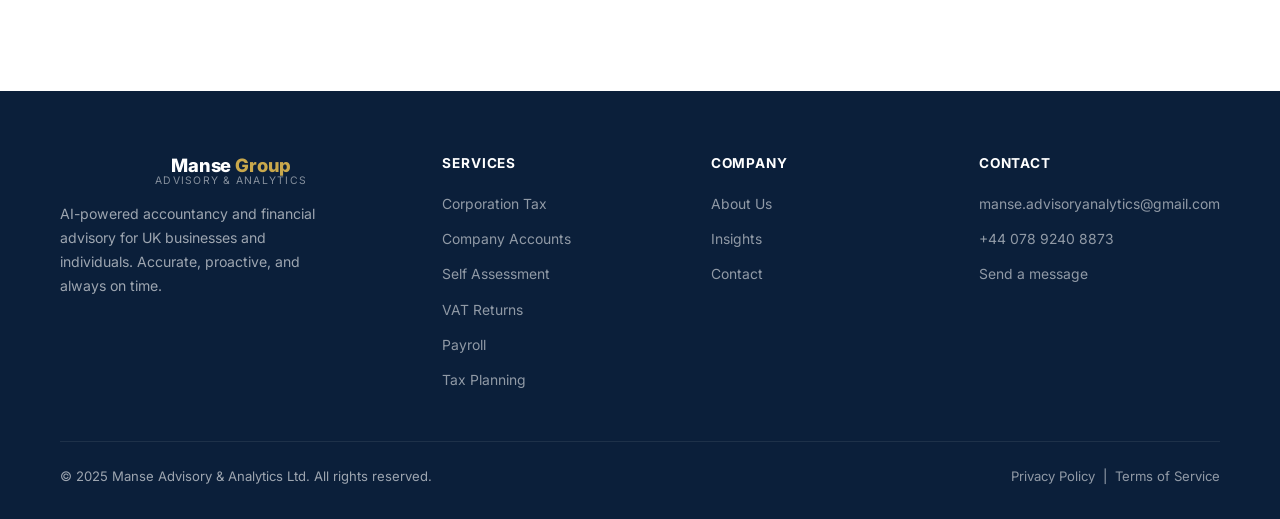
==== commit d45ad828: "Add Google Analytics 4" ====
--- a/articles.html
+++ b/articles.html
@@ -1,6 +1,14 @@
 <!DOCTYPE html>
 <html lang="en">
 <head>
+  <!-- Google tag (gtag.js) -->
+  <script async src="https://www.googletagmanager.com/gtag/js?id=G-XYK1B6R14M"></script>
+  <script>
+    window.dataLayer = window.dataLayer || [];
+    function gtag(){dataLayer.push(arguments);}
+    gtag('js', new Date());
+    gtag('config', 'G-XYK1B6R14M');
+  </script>
   <meta charset="UTF-8" />
   <meta name="viewport" content="width=device-width, initial-scale=1.0" />
   <title>Insights — Manse Advisory & Analytics</title>
@@ -68,7 +76,7 @@
           <p>Following the Spring Statement, we break down the maintained 25% main rate, small profits relief thresholds, and what they mean for your year-end planning.</p>
           <div class="article-footer">
             <span class="article-author">By Samuel Mensah</span>
-            <a href="#" class="read-more">Read more →</a>
+            <a href="article/corporation-tax-rate-changes-2025.html" class="read-more">Read more →</a>
           </div>
         </div>
       </article>
@@ -210,6 +218,13 @@
       </article>
 
     </div>
+
+    <!-- Pagination -->
+    <div class="pagination-bar" id="paginationBar" aria-label="Article pagination">
+      <p class="pagination-info" id="paginationInfo"></p>
+      <div class="pagination-controls" id="paginationControls" role="navigation" aria-label="Page navigation"></div>
+    </div>
+
   </div>
 </section>
 
@@ -260,5 +275,172 @@
 </footer>
 
 <script src="js/main.js"></script>
+<script>
+(function () {
+  'use strict';
+  /* ============================================================
+     ARTICLES PAGINATION + FILTER
+     - 6 cards per page
+     - Filter resets to page 1 and re-paginates visible cards
+     - Page change scrolls back to the filter bar
+  ============================================================ */
+  const CARDS_PER_PAGE = 6;
+
+  const filterBtns    = document.querySelectorAll('.filter-btn');
+  const allCards      = Array.from(document.querySelectorAll('.article-card'));
+  const infoEl        = document.getElementById('paginationInfo');
+  const controlsEl    = document.getElementById('paginationControls');
+  const filterBarEl   = document.querySelector('.articles-filter');
+
+  let currentPage     = 1;
+  let activeFilter    = 'all';
+
+  /* ---- helpers ---- */
+  function getVisible() {
+    return allCards.filter(c =>
+      activeFilter === 'all' || c.dataset.category === activeFilter
+    );
+  }
+
+  function totalPages(visible) {
+    return Math.max(1, Math.ceil(visible.length / CARDS_PER_PAGE));
+  }
+
+  /* ---- render cards for the current page ---- */
+  function renderCards() {
+    const visible = getVisible();
+    const pages   = totalPages(visible);
+
+    // clamp page
+    if (currentPage > pages) currentPage = pages;
+
+    const start = (currentPage - 1) * CARDS_PER_PAGE;
+    const end   = start + CARDS_PER_PAGE;
+
+    // hide all cards and reset inline styles
+    allCards.forEach(c => {
+      c.style.display = 'none';
+      c.style.opacity = '';
+      c.style.transform = '';
+      c.style.transition = '';
+    });
+
+    // no results state
+    const grid = document.querySelector('.articles-grid');
+    const existingEmpty = grid.querySelector('.no-results');
+    if (existingEmpty) existingEmpty.remove();
+
+    if (visible.length === 0) {
+      const msg = document.createElement('div');
+      msg.className = 'no-results';
+      msg.innerHTML = '<strong>No articles found</strong><p>Try selecting a different category.</p>';
+      grid.appendChild(msg);
+      infoEl.innerHTML = '';
+      controlsEl.innerHTML = '';
+      return;
+    }
+
+    // show only this page's slice
+    visible.slice(start, end).forEach((c, i) => {
+      c.style.display = '';
+      c.style.opacity = '0';
+      c.style.transform = 'translateY(20px)';
+      c.style.transition = `opacity .35s ease ${i * 60}ms, transform .35s ease ${i * 60}ms`;
+      requestAnimationFrame(() => {
+        requestAnimationFrame(() => {
+          c.style.opacity = '1';
+          c.style.transform = 'translateY(0)';
+        });
+      });
+    });
+
+    renderPagination(visible.length, pages);
+  }
+
+  /* ---- render pagination controls ---- */
+  function renderPagination(total, pages) {
+    const start = (currentPage - 1) * CARDS_PER_PAGE + 1;
+    const end   = Math.min(currentPage * CARDS_PER_PAGE, total);
+
+    infoEl.innerHTML =
+      `Showing <strong>${start}–${end}</strong> of <strong>${total}</strong> article${total !== 1 ? 's' : ''}`;
+
+    controlsEl.innerHTML = '';
+
+    /* Prev button */
+    const prev = makeBtn('← Prev', 'prev-btn', currentPage === 1);
+    prev.addEventListener('click', () => goTo(currentPage - 1));
+    controlsEl.appendChild(prev);
+
+    /* Page number buttons — always show first, last, current ±1, with dots */
+    const nums = buildPageRange(currentPage, pages);
+    nums.forEach(item => {
+      if (item === '…') {
+        const dots = document.createElement('span');
+        dots.className = 'page-dots';
+        dots.textContent = '…';
+        controlsEl.appendChild(dots);
+      } else {
+        const btn = makeBtn(String(item), 'num-btn', false);
+        if (item === currentPage) btn.classList.add('active');
+        btn.setAttribute('aria-label', `Page ${item}`);
+        if (item === currentPage) btn.setAttribute('aria-current', 'page');
+        btn.addEventListener('click', () => goTo(item));
+        controlsEl.appendChild(btn);
+      }
+    });
+
+    /* Next button */
+    const next = makeBtn('Next →', 'next-btn', currentPage === pages);
+    next.addEventListener('click', () => goTo(currentPage + 1));
+    controlsEl.appendChild(next);
+  }
+
+  function makeBtn(label, cls, disabled) {
+    const b = document.createElement('button');
+    b.className = `page-btn ${cls}`;
+    b.textContent = label;
+    b.disabled = disabled;
+    return b;
+  }
+
+  /* produce e.g. [1, 2, '…', 8] or [1, '…', 4, 5, 6, '…', 10] */
+  function buildPageRange(current, total) {
+    if (total <= 7) return Array.from({ length: total }, (_, i) => i + 1);
+    const range = new Set([1, total, current, current - 1, current + 1]
+      .filter(n => n >= 1 && n <= total));
+    const sorted = [...range].sort((a, b) => a - b);
+    const result = [];
+    let prev = 0;
+    for (const n of sorted) {
+      if (n - prev > 1) result.push('…');
+      result.push(n);
+      prev = n;
+    }
+    return result;
+  }
+
+  function goTo(page) {
+    currentPage = page;
+    renderCards();
+    // scroll to top of filter bar
+    filterBarEl.scrollIntoView({ behavior: 'smooth', block: 'start' });
+  }
+
+  /* ---- filter buttons ---- */
+  filterBtns.forEach(btn => {
+    btn.addEventListener('click', () => {
+      filterBtns.forEach(b => b.classList.remove('active'));
+      btn.classList.add('active');
+      activeFilter  = btn.dataset.filter;
+      currentPage   = 1;
+      renderCards();
+    });
+  });
+
+  /* ---- initial render ---- */
+  renderCards();
+})();
+</script>
 </body>
 </html>
--- a/css/style.css
+++ b/css/style.css
@@ -447,6 +447,84 @@
   color: var(--white);
   border-color: var(--navy);
 }
+
+/* ===== PAGINATION ===== */
+.pagination-bar {
+  display: flex;
+  align-items: center;
+  justify-content: space-between;
+  gap: 1rem;
+  flex-wrap: wrap;
+  margin-top: 2.75rem;
+  padding-top: 1.75rem;
+  border-top: 1px solid var(--border);
+}
+
+.pagination-info {
+  font-size: .85rem;
+  color: var(--muted);
+}
+.pagination-info strong { color: var(--text); }
+
+.pagination-controls {
+  display: flex;
+  align-items: center;
+  gap: .4rem;
+}
+
+.page-btn {
+  min-width: 38px;
+  height: 38px;
+  padding: 0 .6rem;
+  border-radius: var(--radius);
+  border: 1px solid var(--border);
+  background: var(--white);
+  color: var(--slate);
+  font-size: .88rem;
+  font-weight: 500;
+  cursor: pointer;
+  display: inline-flex;
+  align-items: center;
+  justify-content: center;
+  transition: var(--transition);
+  line-height: 1;
+}
+.page-btn:hover:not(:disabled) {
+  border-color: var(--navy);
+  color: var(--navy);
+}
+.page-btn.active {
+  background: var(--navy);
+  border-color: var(--navy);
+  color: var(--white);
+  font-weight: 700;
+}
+.page-btn:disabled {
+  opacity: .35;
+  cursor: not-allowed;
+}
+.page-btn.prev-btn,
+.page-btn.next-btn {
+  gap: .3rem;
+  padding: 0 .9rem;
+  font-weight: 600;
+}
+
+.page-dots {
+  font-size: .9rem;
+  color: var(--muted);
+  padding: 0 .2rem;
+  pointer-events: none;
+}
+
+/* empty state when filter returns nothing */
+.no-results {
+  grid-column: 1 / -1;
+  text-align: center;
+  padding: 3rem 0;
+  color: var(--muted);
+}
+.no-results p { margin-top: .5rem; font-size: .9rem; }
 
 .articles-grid {
   display: grid;
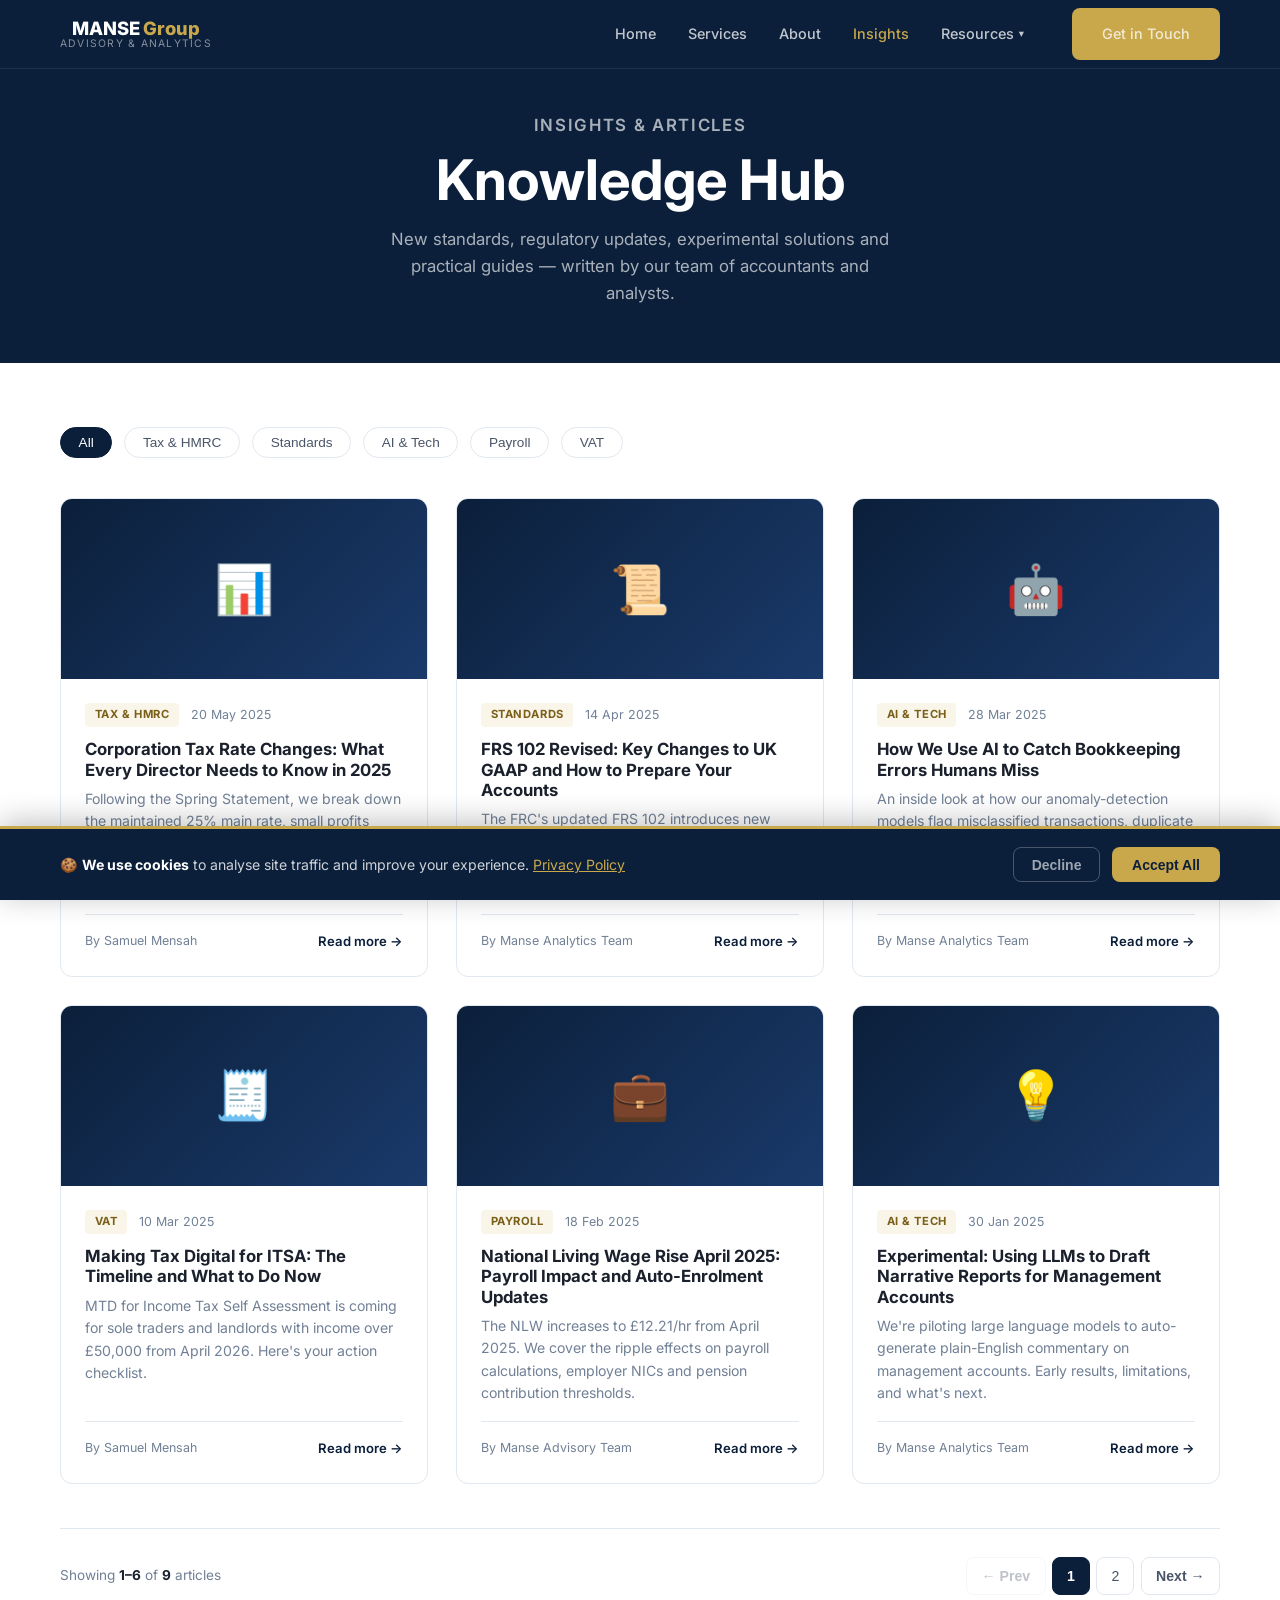
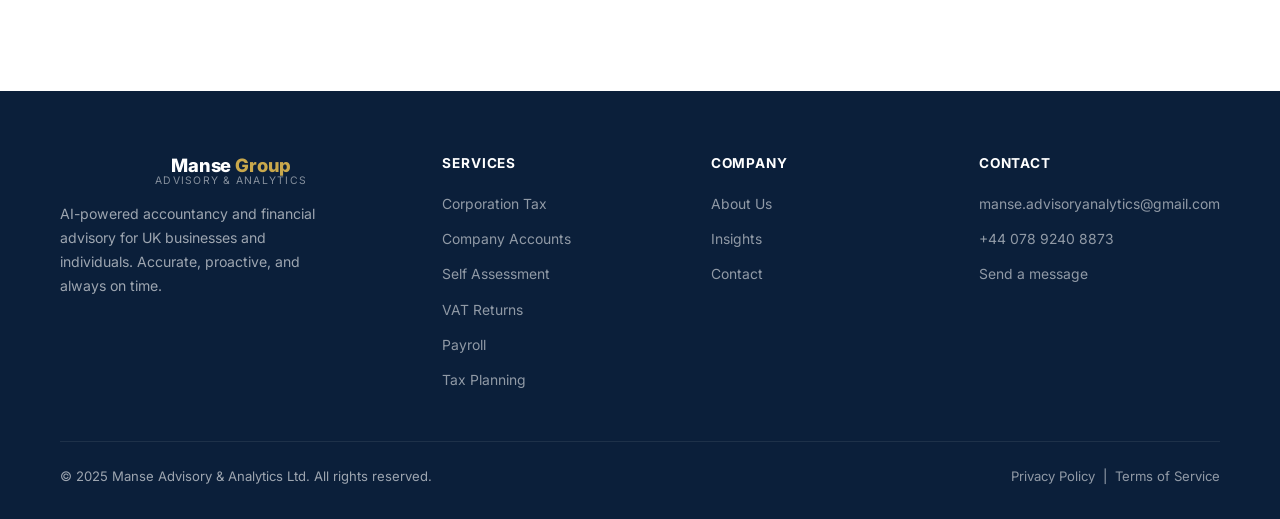
==== commit 171065eb: "add resources, tawk.to, cookies bar" ====
--- a/articles.html
+++ b/articles.html
@@ -1,6 +1,15 @@
 <!DOCTYPE html>
 <html lang="en">
 <head>
+  <meta charset="UTF-8" />
+  <meta name="viewport" content="width=device-width, initial-scale=1.0" />
+  <title>MANSE Group - A&A</title>
+  <meta name="description" content="Articles on tax law changes, accounting standards, AI in finance, and practical guides from the Manse Advisory team." />
+  <link rel="preconnect" href="https://fonts.googleapis.com" />
+  <link rel="preconnect" href="https://fonts.gstatic.com" crossorigin />
+  <link href="https://fonts.googleapis.com/css2?family=Inter:wght@400;500;600;700;800&display=swap" rel="stylesheet" />
+  <link rel="icon" type="image/svg+xml" href="favicon.svg" />
+  <link rel="stylesheet" href="css/style.css" />
   <!-- Google tag (gtag.js) -->
   <script async src="https://www.googletagmanager.com/gtag/js?id=G-XYK1B6R14M"></script>
   <script>
@@ -9,15 +18,19 @@
     gtag('js', new Date());
     gtag('config', 'G-XYK1B6R14M');
   </script>
-  <meta charset="UTF-8" />
-  <meta name="viewport" content="width=device-width, initial-scale=1.0" />
-  <title>Insights — Manse Advisory & Analytics</title>
-  <meta name="description" content="Articles on tax law changes, accounting standards, AI in finance, and practical guides from the Manse Advisory team." />
-  <link rel="preconnect" href="https://fonts.googleapis.com" />
-  <link rel="preconnect" href="https://fonts.gstatic.com" crossorigin />
-  <link href="https://fonts.googleapis.com/css2?family=Inter:wght@400;500;600;700;800&display=swap" rel="stylesheet" />
-  <link rel="stylesheet" href="css/style.css" />
 </head>
+<!-- Start of Tawk.to Script
+<script type="text/javascript">
+  var Tawk_API=Tawk_API||{}, Tawk_LoadStart=new Date();
+  (function(){
+  var s1=document.createElement("script"),s0=document.getElementsByTagName("script")[0];
+  s1.async=true;
+  s1.src='https://embed.tawk.to/6a2394128705f01c35097189/1jqdfkqfv';
+  s1.charset='UTF-8';
+  s1.setAttribute('crossorigin','*');
+  s0.parentNode.insertBefore(s1,s0);
+  })();
+</script> -->
 <body>
 
 <!-- ===== NAVBAR ===== -->
@@ -35,6 +48,14 @@
       <li><a href="index.html#services">Services</a></li>
       <li><a href="index.html#why-us">About</a></li>
       <li><a href="articles.html">Insights</a></li>
+      <li class="nav-item-dropdown">
+        <a href="#" class="nav-dropdown-trigger">Resources <span class="chevron">▾</span></a>
+        <ul class="nav-dropdown">
+          <li><a href="deadlines.html"><span class="dd-icon">📅</span> Tax Deadlines</a></li>
+          <li><a href="calculator.html"><span class="dd-icon">🧮</span> Tax Calculator</a></li>
+          <li><a href="policies.html"><span class="dd-icon">📋</span> Policy Updates</a></li>
+        </ul>
+      </li>
       <li class="nav-cta"><a href="contact.html" class="btn btn-primary">Get in Touch</a></li>
     </ul>
   </div>
@@ -274,6 +295,17 @@
   </div>
 </footer>
 
+<!-- ===== COOKIE CONSENT BANNER ===== -->
+<div class="cookie-banner" id="cookieBanner" role="dialog" aria-label="Cookie consent" aria-live="polite">
+  <div class="cookie-inner">
+    <p class="cookie-text">🍪 <strong>We use cookies</strong> to analyse site traffic and improve your experience. <a href="#">Privacy Policy</a></p>
+    <div class="cookie-actions">
+      <button class="btn-cookie-decline" id="cookieDecline">Decline</button>
+      <button class="btn-cookie-accept" id="cookieAccept">Accept All</button>
+    </div>
+  </div>
+</div>
+
 <script src="js/main.js"></script>
 <script>
 (function () {
--- a/css/style.css
+++ b/css/style.css
@@ -779,3 +779,494 @@
   transition: opacity .55s ease, transform .55s ease;
 }
 .fade-in.visible { opacity: 1; transform: none; }
+
+/* ===== NAV DROPDOWN ===== */
+.nav-item-dropdown { position: relative; }
+.nav-dropdown-trigger {
+  display: flex;
+  align-items: center;
+  gap: .3rem;
+  cursor: pointer;
+}
+.nav-dropdown-trigger .chevron {
+  font-size: .65rem;
+  transition: transform var(--transition);
+  display: inline-block;
+}
+.nav-item-dropdown.open .chevron,
+.nav-item-dropdown:hover .chevron { transform: rotate(180deg); }
+
+/* Invisible bridge fills the gap so hover isn't lost between trigger and dropdown */
+.nav-item-dropdown::after {
+  content: '';
+  position: absolute;
+  top: 100%;
+  left: -12px;
+  right: -12px;
+  height: 18px;   /* must be >= the visual gap below */
+  display: none;
+}
+.nav-item-dropdown:hover::after { display: block; }
+
+.nav-dropdown {
+  position: absolute;
+  top: calc(100% + 10px);
+  left: 50%;
+  transform: translateX(-50%) translateY(-6px);
+  background: var(--navy-lt);
+  border: 1px solid rgba(255,255,255,.1);
+  border-radius: 10px;
+  padding: .5rem;
+  min-width: 190px;
+  opacity: 0;
+  pointer-events: none;
+  transition: opacity .2s ease, transform .2s ease;
+  z-index: 100;
+  box-shadow: 0 8px 32px rgba(0,0,0,.25);
+}
+.nav-item-dropdown:hover .nav-dropdown,
+.nav-item-dropdown.open .nav-dropdown {
+  opacity: 1;
+  pointer-events: all;
+  transform: translateX(-50%) translateY(0);
+}
+.nav-dropdown li { list-style: none; }
+.nav-dropdown li a {
+  display: flex;
+  align-items: center;
+  gap: .6rem;
+  padding: .55rem .85rem;
+  border-radius: 7px;
+  font-size: .875rem;
+  color: rgba(255,255,255,.75) !important;
+  transition: background var(--transition), color var(--transition);
+  white-space: nowrap;
+}
+.nav-dropdown li a:hover {
+  background: rgba(255,255,255,.08);
+  color: var(--gold) !important;
+}
+.nav-dropdown li a .dd-icon { font-size: 1rem; }
+
+/* Mobile dropdown */
+@media (max-width: 768px) {
+  .nav-dropdown {
+    position: static;
+    transform: none;
+    opacity: 1;
+    pointer-events: all;
+    box-shadow: none;
+    border: none;
+    border-left: 2px solid rgba(255,255,255,.15);
+    border-radius: 0;
+    padding: .25rem 0 .25rem .75rem;
+    margin-top: .25rem;
+    display: none;
+    background: transparent;
+  }
+  .nav-item-dropdown.open .nav-dropdown { display: block; }
+  .nav-dropdown li a { padding: .4rem .5rem; }
+}
+
+/* ===== ACCREDITATION STRIP ===== */
+.accreditation {
+  background: var(--white);
+  border-top: 1px solid var(--border);
+  border-bottom: 1px solid var(--border);
+  padding: 2.25rem 0;
+}
+.accreditation-inner {
+  display: flex;
+  flex-direction: column;
+  align-items: center;
+  gap: 1.5rem;
+}
+.accreditation-label {
+  font-size: .75rem;
+  font-weight: 700;
+  letter-spacing: .12em;
+  text-transform: uppercase;
+  color: var(--muted);
+}
+.badges-row {
+  display: flex;
+  align-items: center;
+  justify-content: center;
+  gap: 1.25rem;
+  flex-wrap: wrap;
+}
+.badge {
+  display: flex;
+  flex-direction: column;
+  align-items: center;
+  gap: .35rem;
+  padding: .85rem 1.25rem;
+  border: 2px solid var(--border);
+  border-radius: 10px;
+  transition: var(--transition);
+  min-width: 90px;
+  text-align: center;
+}
+.badge:hover { border-color: var(--gold); box-shadow: 0 4px 16px rgba(201,168,76,.15); }
+.badge-abbr {
+  font-size: 1.05rem;
+  font-weight: 800;
+  color: var(--navy);
+  letter-spacing: .03em;
+}
+.badge-name {
+  font-size: .62rem;
+  color: var(--muted);
+  font-weight: 500;
+  line-height: 1.3;
+  max-width: 80px;
+}
+
+/* ===== COOKIE CONSENT BANNER ===== */
+.cookie-banner {
+  position: fixed;
+  bottom: 0; left: 0; right: 0;
+  z-index: 9999;
+  background: var(--navy);
+  border-top: 3px solid var(--gold);
+  padding: 1.1rem 1.5rem;
+  box-shadow: 0 -4px 30px rgba(0,0,0,.25);
+  transform: translateY(100%);
+  transition: transform .4s cubic-bezier(.4,0,.2,1);
+}
+.cookie-banner.visible { transform: translateY(0); }
+.cookie-inner {
+  display: flex;
+  align-items: center;
+  justify-content: space-between;
+  gap: 1.5rem;
+  flex-wrap: wrap;
+  max-width: 1160px;
+  margin: 0 auto;
+}
+.cookie-text { color: rgba(255,255,255,.8); font-size: .88rem; line-height: 1.5; }
+.cookie-text a { color: var(--gold); text-decoration: underline; }
+.cookie-text strong { color: var(--white); }
+.cookie-actions { display: flex; gap: .75rem; flex-shrink: 0; }
+.btn-cookie-accept {
+  background: var(--gold);
+  color: var(--navy);
+  border: none;
+  padding: .55rem 1.25rem;
+  border-radius: var(--radius);
+  font-weight: 700;
+  font-size: .875rem;
+  cursor: pointer;
+  transition: var(--transition);
+  white-space: nowrap;
+}
+.btn-cookie-accept:hover { background: var(--gold-lt); }
+.btn-cookie-decline {
+  background: transparent;
+  color: rgba(255,255,255,.6);
+  border: 1px solid rgba(255,255,255,.25);
+  padding: .55rem 1.1rem;
+  border-radius: var(--radius);
+  font-weight: 600;
+  font-size: .875rem;
+  cursor: pointer;
+  transition: var(--transition);
+  white-space: nowrap;
+}
+.btn-cookie-decline:hover { color: var(--white); border-color: rgba(255,255,255,.5); }
+
+/* ===== TAX DEADLINE CALENDAR ===== */
+.deadline-hero { background: var(--navy); padding: 7rem 0 3.5rem; text-align: center; color: var(--white); }
+.deadline-hero h1 { margin-bottom: .75rem; }
+.deadline-hero p { color: rgba(255,255,255,.65); font-size: 1.05rem; max-width: 520px; margin-inline: auto; }
+
+.deadline-section { padding: 4rem 0 6rem; }
+.deadline-layout { display: grid; grid-template-columns: 220px 1fr; gap: 3rem; align-items: start; }
+
+.deadline-nav-card {
+  position: sticky;
+  top: 88px;
+  background: var(--white);
+  border: 1px solid var(--border);
+  border-radius: 12px;
+  overflow: hidden;
+}
+.deadline-nav-title {
+  background: var(--navy);
+  color: var(--white);
+  font-size: .78rem;
+  font-weight: 700;
+  letter-spacing: .08em;
+  text-transform: uppercase;
+  padding: .85rem 1.1rem;
+}
+.deadline-nav-list { padding: .5rem; }
+.deadline-nav-list a {
+  display: block;
+  padding: .5rem .75rem;
+  border-radius: 6px;
+  font-size: .87rem;
+  color: var(--slate);
+  transition: var(--transition);
+}
+.deadline-nav-list a:hover,
+.deadline-nav-list a.active { background: rgba(11,31,58,.07); color: var(--navy); font-weight: 600; }
+
+.deadline-months { display: flex; flex-direction: column; gap: 2rem; }
+.deadline-month-block {}
+.deadline-month-header {
+  display: flex;
+  align-items: center;
+  gap: .75rem;
+  margin-bottom: 1rem;
+  padding-bottom: .75rem;
+  border-bottom: 2px solid var(--border);
+}
+.deadline-month-name { font-size: 1.2rem; font-weight: 700; color: var(--navy); }
+.deadline-month-tag {
+  font-size: .72rem;
+  font-weight: 700;
+  letter-spacing: .05em;
+  text-transform: uppercase;
+  padding: .2rem .6rem;
+  border-radius: 4px;
+}
+.tag-busy { background: rgba(239,68,68,.1); color: #dc2626; }
+.tag-quiet { background: rgba(34,197,94,.1); color: #16a34a; }
+.tag-moderate { background: rgba(234,179,8,.1); color: #ca8a04; }
+
+.deadline-items { display: flex; flex-direction: column; gap: .6rem; }
+.deadline-item {
+  display: flex;
+  gap: 1rem;
+  align-items: flex-start;
+  background: var(--white);
+  border: 1px solid var(--border);
+  border-radius: 10px;
+  padding: .9rem 1.1rem;
+  transition: var(--transition);
+}
+.deadline-item:hover { box-shadow: var(--shadow); border-color: transparent; }
+.deadline-item.urgent { border-left: 3px solid #dc2626; }
+.deadline-item.upcoming { border-left: 3px solid var(--gold); }
+.deadline-date-box {
+  min-width: 50px;
+  text-align: center;
+  background: var(--navy);
+  color: var(--white);
+  border-radius: 7px;
+  padding: .4rem .3rem;
+  flex-shrink: 0;
+}
+.deadline-date-day { font-size: 1.15rem; font-weight: 800; line-height: 1; }
+.deadline-date-month { font-size: .65rem; text-transform: uppercase; letter-spacing: .06em; color: var(--gold); margin-top: .15rem; }
+.deadline-item-body { flex: 1; }
+.deadline-item-body h4 { font-size: .9rem; margin-bottom: .2rem; }
+.deadline-item-body p { font-size: .8rem; color: var(--muted); line-height: 1.45; }
+.deadline-tag { display: inline-flex; align-items: center; gap: .3rem; font-size: .68rem; font-weight: 700; letter-spacing: .04em; text-transform: uppercase; padding: .15rem .5rem; border-radius: 4px; margin-top: .4rem; }
+.dtag-sa { background: rgba(139,92,246,.1); color: #7c3aed; }
+.dtag-vat { background: rgba(59,130,246,.1); color: #2563eb; }
+.dtag-ct { background: rgba(201,168,76,.1); color: #92620a; }
+.dtag-paye { background: rgba(34,197,94,.1); color: #15803d; }
+.dtag-ni { background: rgba(239,68,68,.1); color: #dc2626; }
+
+@media (max-width: 768px) {
+  .deadline-layout { grid-template-columns: 1fr; }
+  .deadline-nav-card { position: static; }
+}
+
+/* ===== TAX CALCULATOR ===== */
+.calc-hero { background: var(--navy); padding: 7rem 0 3.5rem; text-align: center; color: var(--white); }
+.calc-hero h1 { margin-bottom: .75rem; }
+.calc-hero p { color: rgba(255,255,255,.65); font-size: 1.05rem; max-width: 540px; margin-inline: auto; }
+
+.calc-section { padding: 4rem 0 6rem; }
+.calc-tabs {
+  display: flex;
+  gap: .5rem;
+  margin-bottom: 2rem;
+  border-bottom: 2px solid var(--border);
+  padding-bottom: 0;
+}
+.calc-tab {
+  padding: .65rem 1.25rem;
+  border: none;
+  background: transparent;
+  font-size: .9rem;
+  font-weight: 600;
+  color: var(--muted);
+  cursor: pointer;
+  border-bottom: 2px solid transparent;
+  margin-bottom: -2px;
+  transition: var(--transition);
+}
+.calc-tab.active { color: var(--navy); border-bottom-color: var(--navy); }
+.calc-tab:hover:not(.active) { color: var(--slate); }
+
+.calc-panel { display: none; }
+.calc-panel.active { display: block; }
+
+.calc-grid { display: grid; grid-template-columns: 1fr 1fr; gap: 2.5rem; align-items: start; }
+
+.calc-inputs {
+  background: var(--white);
+  border: 1px solid var(--border);
+  border-radius: 14px;
+  padding: 2rem;
+}
+.calc-inputs h3 { margin-bottom: 1.5rem; font-size: 1rem; color: var(--navy); }
+
+.calc-field { margin-bottom: 1.4rem; }
+.calc-field label { display: block; font-size: .82rem; font-weight: 600; color: var(--slate); margin-bottom: .4rem; }
+.calc-field label span { font-weight: 400; color: var(--muted); }
+
+.calc-field input[type="number"] {
+  width: 100%;
+  padding: .65rem 1rem;
+  border: 1px solid var(--border);
+  border-radius: var(--radius);
+  font-size: .95rem;
+  font-family: inherit;
+  color: var(--text);
+  transition: border-color var(--transition), box-shadow var(--transition);
+}
+.calc-field input[type="number"]:focus {
+  outline: none;
+  border-color: var(--gold);
+  box-shadow: 0 0 0 3px rgba(201,168,76,.15);
+}
+.calc-field input[type="range"] {
+  width: 100%;
+  accent-color: var(--navy);
+  cursor: pointer;
+  margin-top: .4rem;
+}
+.range-labels { display: flex; justify-content: space-between; font-size: .72rem; color: var(--muted); margin-top: .25rem; }
+
+.calc-results {
+  display: flex;
+  flex-direction: column;
+  gap: 1rem;
+}
+.result-card {
+  background: var(--white);
+  border: 1px solid var(--border);
+  border-radius: 14px;
+  padding: 1.5rem;
+}
+.result-card h3 { font-size: .85rem; text-transform: uppercase; letter-spacing: .07em; color: var(--muted); margin-bottom: 1rem; }
+
+.result-row {
+  display: flex;
+  justify-content: space-between;
+  align-items: center;
+  padding: .5rem 0;
+  border-bottom: 1px solid var(--border);
+  font-size: .9rem;
+}
+.result-row:last-child { border-bottom: none; }
+.result-row .label { color: var(--slate); }
+.result-row .value { font-weight: 600; color: var(--text); }
+.result-row .value.negative { color: #dc2626; }
+.result-row .value.positive { color: #16a34a; }
+.result-row.total {
+  margin-top: .5rem;
+  padding-top: .75rem;
+  border-top: 2px solid var(--navy);
+  border-bottom: none;
+}
+.result-row.total .label { font-weight: 700; color: var(--navy); }
+.result-row.total .value { font-size: 1.15rem; color: var(--navy); }
+
+.result-highlight {
+  background: var(--navy);
+  border-radius: 10px;
+  padding: 1.25rem;
+  display: flex;
+  justify-content: space-between;
+  align-items: center;
+  margin-top: .5rem;
+}
+.result-highlight .rh-label { font-size: .82rem; color: rgba(255,255,255,.6); }
+.result-highlight .rh-value { font-size: 1.6rem; font-weight: 800; color: var(--gold); }
+
+.calc-disclaimer { font-size: .78rem; color: var(--muted); margin-top: .75rem; line-height: 1.5; }
+.calc-disclaimer a { color: var(--navy); text-decoration: underline; }
+
+@media (max-width: 820px) { .calc-grid { grid-template-columns: 1fr; } }
+
+/* ===== POLICY UPDATES PAGE ===== */
+.policy-section { padding: 4rem 0 6rem; }
+.policy-layout { display: grid; grid-template-columns: 1fr 260px; gap: 3rem; align-items: start; }
+
+.policy-feed { display: flex; flex-direction: column; gap: 1.25rem; }
+.policy-card {
+  background: var(--white);
+  border: 1px solid var(--border);
+  border-radius: 12px;
+  padding: 1.5rem;
+  display: flex;
+  gap: 1.25rem;
+  align-items: flex-start;
+  transition: var(--transition);
+}
+.policy-card:hover { box-shadow: var(--shadow); transform: translateX(4px); }
+.policy-date-col {
+  text-align: center;
+  flex-shrink: 0;
+  width: 56px;
+}
+.policy-date-day { font-size: 1.5rem; font-weight: 800; color: var(--navy); line-height: 1; }
+.policy-date-month { font-size: .68rem; text-transform: uppercase; letter-spacing: .06em; color: var(--muted); font-weight: 600; }
+.policy-date-year { font-size: .68rem; color: var(--muted); }
+.policy-divider { width: 1px; background: var(--border); flex-shrink: 0; align-self: stretch; }
+.policy-body { flex: 1; }
+.policy-meta { display: flex; align-items: center; gap: .6rem; margin-bottom: .6rem; flex-wrap: wrap; }
+.policy-type {
+  font-size: .68rem;
+  font-weight: 700;
+  letter-spacing: .06em;
+  text-transform: uppercase;
+  padding: .18rem .55rem;
+  border-radius: 4px;
+}
+.ptype-enacted { background: rgba(34,197,94,.12); color: #15803d; }
+.ptype-consultation { background: rgba(59,130,246,.12); color: #2563eb; }
+.ptype-proposal { background: rgba(234,179,8,.12); color: #b45309; }
+.ptype-guidance { background: rgba(139,92,246,.12); color: #7c3aed; }
+.policy-source { font-size: .75rem; color: var(--muted); }
+.policy-body h3 { font-size: 1rem; margin-bottom: .4rem; }
+.policy-body h3 a { color: var(--text); transition: color var(--transition); }
+.policy-body h3 a:hover { color: var(--navy); }
+.policy-body p { font-size: .875rem; color: var(--muted); line-height: 1.55; }
+.policy-impact {
+  display: flex;
+  align-items: center;
+  gap: .4rem;
+  margin-top: .75rem;
+  font-size: .78rem;
+  font-weight: 600;
+}
+.impact-high { color: #dc2626; }
+.impact-medium { color: #ca8a04; }
+.impact-low { color: #16a34a; }
+
+.policy-sidebar { position: sticky; top: 88px; display: flex; flex-direction: column; gap: 1.25rem; }
+.policy-sidebar-card {
+  background: var(--white);
+  border: 1px solid var(--border);
+  border-radius: 12px;
+  padding: 1.4rem;
+}
+.policy-sidebar-card h4 { font-size: .8rem; text-transform: uppercase; letter-spacing: .08em; color: var(--muted); margin-bottom: 1rem; }
+.psc-item { display: flex; align-items: flex-start; gap: .6rem; padding: .5rem 0; border-bottom: 1px solid var(--border); font-size: .85rem; }
+.psc-item:last-child { border-bottom: none; padding-bottom: 0; }
+.psc-dot { width: 8px; height: 8px; border-radius: 50%; flex-shrink: 0; margin-top: .35rem; }
+.psc-dot.red { background: #dc2626; }
+.psc-dot.amber { background: #f59e0b; }
+.psc-dot.green { background: #22c55e; }
+
+@media (max-width: 860px) {
+  .policy-layout { grid-template-columns: 1fr; }
+  .policy-sidebar { position: static; }
+}
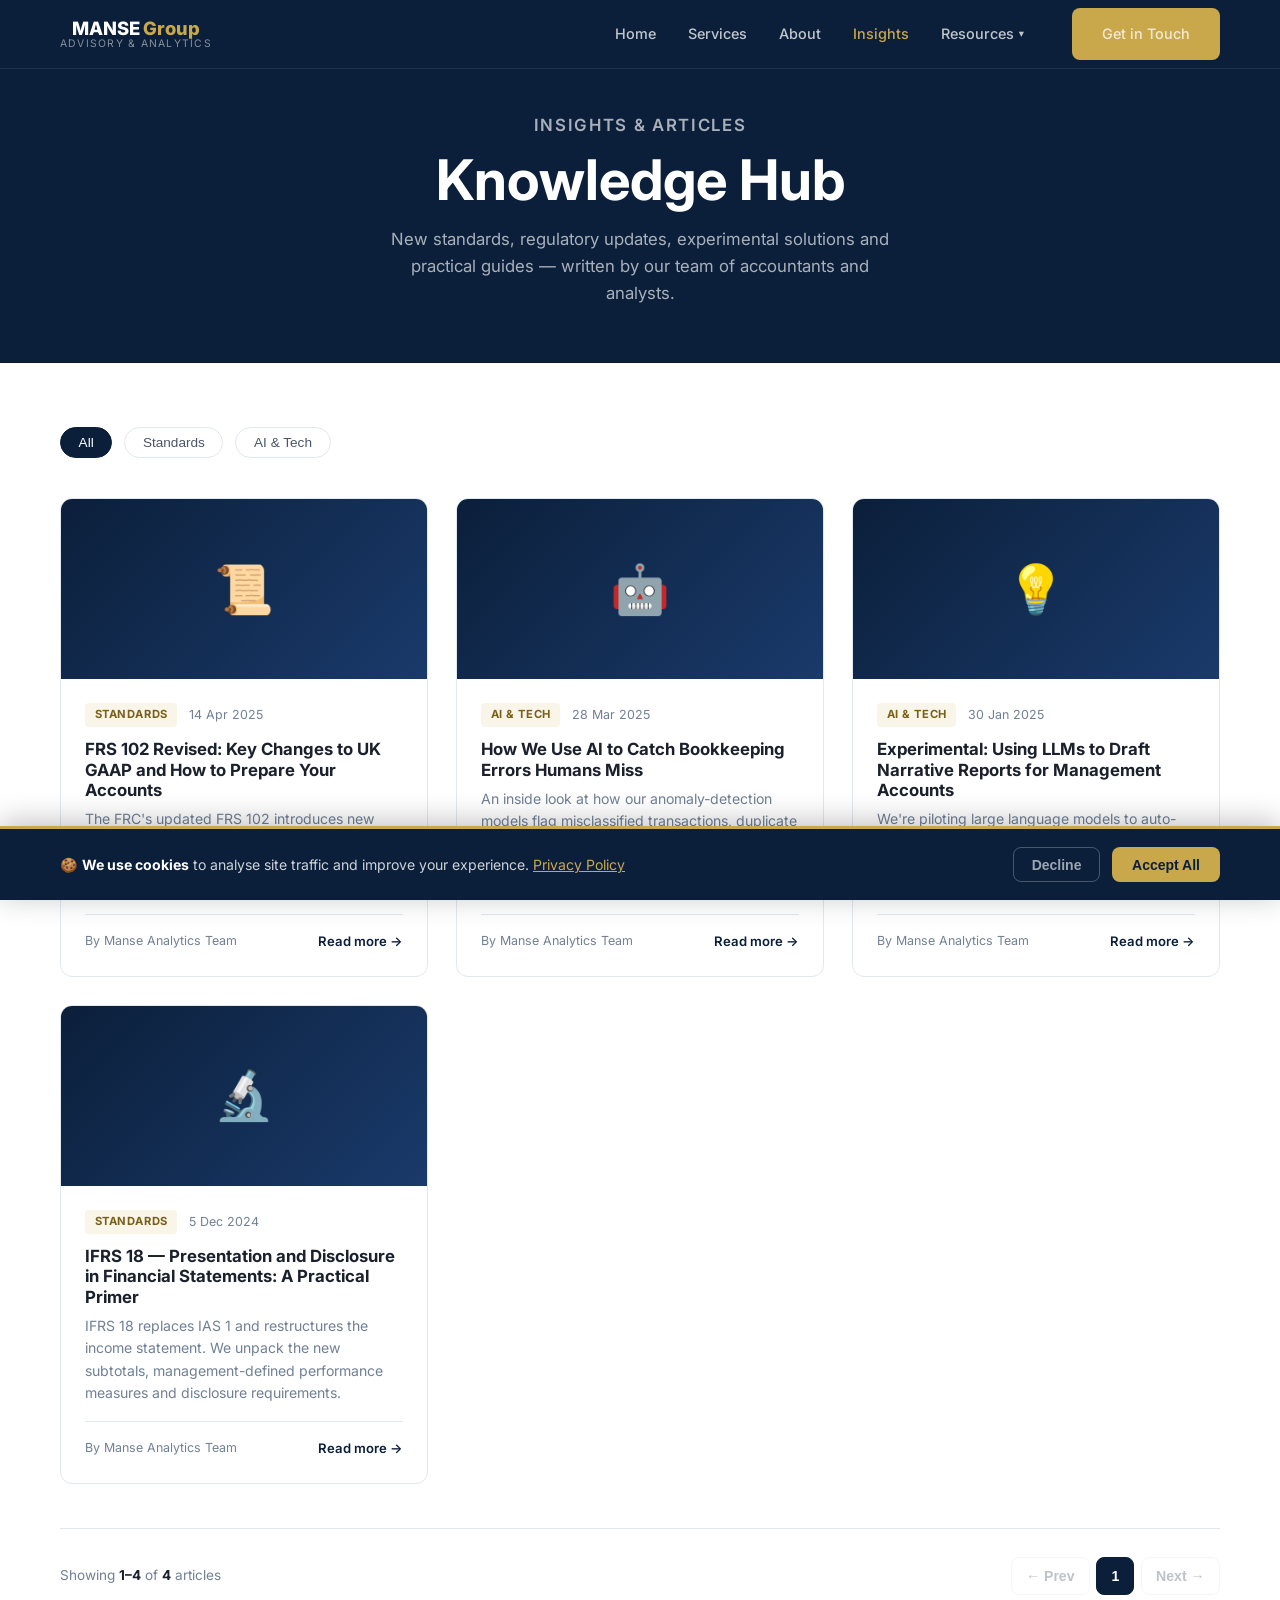
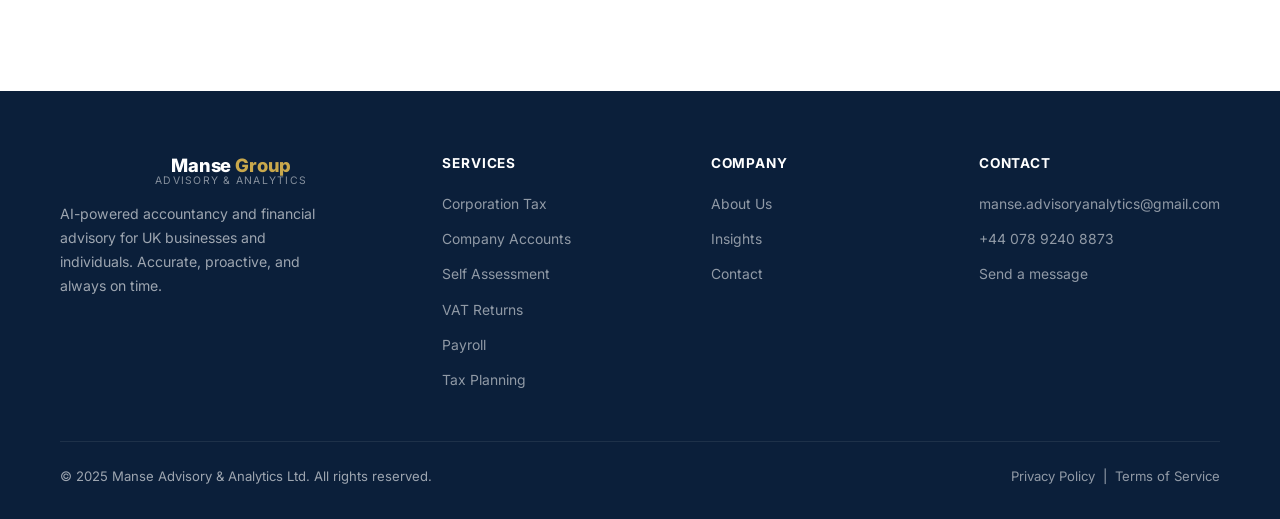
==== commit bea6a698: "remove articles" ====
--- a/articles.html
+++ b/articles.html
@@ -76,16 +76,16 @@
 
     <div class="articles-filter" role="group" aria-label="Filter articles by category">
       <button class="filter-btn active" data-filter="all">All</button>
-      <button class="filter-btn" data-filter="tax">Tax &amp; HMRC</button>
+      <!-- <button class="filter-btn" data-filter="tax">Tax &amp; HMRC</button> -->
       <button class="filter-btn" data-filter="standards">Standards</button>
       <button class="filter-btn" data-filter="ai">AI &amp; Tech</button>
-      <button class="filter-btn" data-filter="payroll">Payroll</button>
-      <button class="filter-btn" data-filter="vat">VAT</button>
+      <!-- <button class="filter-btn" data-filter="payroll">Payroll</button>
+      <button class="filter-btn" data-filter="vat">VAT</button> -->
     </div>
 
     <div class="articles-grid">
 
-      <!-- Article 1 -->
+      <!-- Article 1
       <article class="article-card fade-in" data-category="tax">
         <div class="article-card-img" aria-hidden="true">📊</div>
         <div class="article-card-body">
@@ -100,7 +100,7 @@
             <a href="article/corporation-tax-rate-changes-2025.html" class="read-more">Read more →</a>
           </div>
         </div>
-      </article>
+      </article> -->
 
       <!-- Article 2 -->
       <article class="article-card fade-in" data-category="standards">
@@ -136,7 +136,7 @@
         </div>
       </article>
 
-      <!-- Article 4 -->
+      <!-- Article 4
       <article class="article-card fade-in" data-category="vat">
         <div class="article-card-img" aria-hidden="true">🧾</div>
         <div class="article-card-body">
@@ -153,7 +153,6 @@
         </div>
       </article>
 
-      <!-- Article 5 -->
       <article class="article-card fade-in" data-category="payroll">
         <div class="article-card-img" aria-hidden="true">💼</div>
         <div class="article-card-body">
@@ -168,7 +167,7 @@
             <a href="#" class="read-more">Read more →</a>
           </div>
         </div>
-      </article>
+      </article> -->
 
       <!-- Article 6 -->
       <article class="article-card fade-in" data-category="ai">
@@ -187,7 +186,7 @@
         </div>
       </article>
 
-      <!-- Article 7 -->
+      <!-- Article 7
       <article class="article-card fade-in" data-category="tax">
         <div class="article-card-img" aria-hidden="true">🗺️</div>
         <div class="article-card-body">
@@ -202,7 +201,7 @@
             <a href="#" class="read-more">Read more →</a>
           </div>
         </div>
-      </article>
+      </article> -->
 
       <!-- Article 8 -->
       <article class="article-card fade-in" data-category="standards">
@@ -222,7 +221,7 @@
       </article>
 
       <!-- Article 9 -->
-      <article class="article-card fade-in" data-category="tax">
+      <!-- <article class="article-card fade-in" data-category="tax">
         <div class="article-card-img" aria-hidden="true">☂️</div>
         <div class="article-card-body">
           <div class="article-meta">
@@ -236,7 +235,7 @@
             <a href="#" class="read-more">Read more →</a>
           </div>
         </div>
-      </article>
+      </article> -->
 
     </div>
 
--- a/css/style.css
+++ b/css/style.css
@@ -26,6 +26,305 @@
   line-height: 1.6;
 }
 
+body.launch-locked { overflow: hidden; }
+
+/* ===== PRE-LAUNCH FRONT DOOR ===== */
+.launch-gate {
+  --launch-ink: #f5f2e9;
+  --launch-gold: #d7b65b;
+  position: fixed;
+  inset: 0;
+  z-index: 10000;
+  height: 100vh;
+  height: 100dvh;
+  min-height: 0;
+  overflow: hidden;
+  display: grid;
+  grid-template-rows: auto minmax(0, 1fr);
+  padding: 0 clamp(1.25rem, 4vw, 4.5rem);
+  color: var(--launch-ink);
+  background:
+    radial-gradient(circle at 12% 82%, rgba(34, 78, 116, .48), transparent 32%),
+    linear-gradient(135deg, #071426 0%, #0b203a 54%, #0d2947 100%);
+  isolation: isolate;
+}
+.launch-grid-pattern {
+  position: absolute;
+  inset: 0;
+  z-index: -3;
+  opacity: .16;
+  background-image: linear-gradient(rgba(255,255,255,.08) 1px, transparent 1px), linear-gradient(90deg, rgba(255,255,255,.08) 1px, transparent 1px);
+  background-size: 72px 72px;
+  mask-image: linear-gradient(to right, black, transparent 72%);
+}
+.launch-orb {
+  position: absolute;
+  z-index: -2;
+  border-radius: 50%;
+  filter: blur(2px);
+  pointer-events: none;
+  animation: launchDrift 10s ease-in-out infinite alternate;
+}
+.launch-orb-one {
+  width: min(44vw, 620px);
+  aspect-ratio: 1;
+  top: -25%;
+  right: 18%;
+  background: radial-gradient(circle at 35% 35%, rgba(215,182,91,.17), rgba(215,182,91,0) 68%);
+}
+.launch-orb-two {
+  width: min(30vw, 420px);
+  aspect-ratio: 1;
+  right: -8%;
+  bottom: -8%;
+  animation-delay: -4s;
+  background: radial-gradient(circle at 45% 45%, rgba(67,143,184,.2), rgba(67,143,184,0) 70%);
+}
+@keyframes launchDrift { to { transform: translate3d(28px, 18px, 0) scale(1.08); } }
+
+.launch-header {
+  width: min(1420px, 100%);
+  margin-inline: auto;
+  display: flex;
+  align-items: center;
+  justify-content: space-between;
+}
+.launch-header { padding: 1.8rem 0; border-bottom: 1px solid rgba(255,255,255,.1); }
+.launch-logo { display: flex; align-items: center; gap: .8rem; }
+.launch-logo-mark {
+  width: 42px;
+  height: 42px;
+  display: grid;
+  place-items: center;
+  border: 1px solid rgba(215,182,91,.65);
+  border-radius: 50%;
+  color: var(--launch-gold);
+  font-size: 1.15rem;
+  font-weight: 800;
+}
+.launch-logo strong { display: block; font-size: 1.05rem; letter-spacing: .04em; line-height: 1.1; }
+.launch-logo em { color: var(--launch-gold); font-style: normal; }
+.launch-logo small { display: block; margin-top: .18rem; color: rgba(255,255,255,.48); font-size: .58rem; letter-spacing: .17em; text-transform: uppercase; }
+.launch-contact-link { color: rgba(255,255,255,.72); font-size: .85rem; font-weight: 600; letter-spacing: .02em; transition: color .2s ease; }
+.launch-contact-link:hover { color: var(--launch-gold); }
+.launch-contact-link span { color: var(--launch-gold); margin-left: .35rem; }
+
+.launch-main {
+  width: min(1420px, 100%);
+  height: 100%;
+  min-height: 0;
+  margin: auto;
+  padding: clamp(3rem, 7vh, 6.5rem) 0;
+  display: grid;
+  grid-template-columns: minmax(0, 1.12fr) minmax(430px, .88fr);
+  align-items: center;
+  gap: clamp(3rem, 8vw, 9rem);
+}
+
+/* Applied by main.js only when the rendered content exceeds the available viewport row. */
+.launch-gate.launch-compact .launch-header { padding-block: .9rem; }
+.launch-gate.launch-compact .launch-main { padding-block: 1rem; }
+.launch-gate.launch-compact .launch-kicker { margin-bottom: .8rem; }
+.launch-gate.launch-compact .launch-copy h1 {
+  margin-bottom: .8rem;
+  font-size: clamp(2.35rem, 4.5vw, 4.6rem);
+}
+.launch-gate.launch-compact .launch-intro { font-size: .95rem; line-height: 1.5; }
+.launch-gate.launch-compact .launch-form { margin-top: 1rem; }
+.launch-gate.launch-compact .launch-trust { margin-top: .8rem; }
+.launch-gate.launch-compact .launch-panel { padding: 1.25rem 1.5rem; }
+.launch-gate.launch-compact .launch-panel-copy { margin: 1.2rem 0 .8rem; }
+.launch-gate.launch-compact .launch-countdown { padding-block: .85rem; }
+.launch-gate.launch-compact .launch-progress { margin-block: .8rem; }
+.launch-gate.launch-compact .launch-arrow { width: 32px; height: 32px; }
+
+.launch-gate.launch-tight .launch-kicker { margin-bottom: .3rem; font-size: .6rem; }
+.launch-gate.launch-tight .launch-copy h1 { font-size: clamp(1.9rem, 6vh, 3.5rem); }
+.launch-gate.launch-tight .launch-intro { font-size: .78rem; line-height: 1.3; }
+.launch-gate.launch-tight .launch-form { margin-top: .5rem; }
+.launch-gate.launch-tight .launch-form-row input,
+.launch-gate.launch-tight .launch-form-row button { padding-block: .5rem; }
+.launch-gate.launch-tight .launch-form-note { margin-top: .2rem; font-size: .6rem; }
+.launch-gate.launch-tight .launch-trust { gap: .65rem; margin-top: .3rem; font-size: .6rem; }
+.launch-gate.launch-tight .launch-panel-copy { margin: .5rem 0 .3rem; }
+.launch-gate.launch-tight .launch-countdown { padding-block: .5rem; }
+.launch-gate.launch-tight .launch-progress { margin-block: .45rem; }
+.launch-gate.launch-tight .launch-panel-footer p { font-size: .62rem; line-height: 1.3; }
+
+.launch-gate.launch-mobile-tight .launch-kicker,
+.launch-gate.launch-mobile-tight .launch-intro { display: none; }
+.launch-gate.launch-mobile-tight .launch-main { gap: .45rem; padding-block: .35rem; }
+.launch-gate.launch-mobile-tight .launch-copy h1 {
+  margin-bottom: .35rem;
+  font-size: clamp(1.75rem, 8vw, 2.2rem);
+}
+.launch-gate.launch-mobile-tight .launch-form { margin-top: .35rem; }
+.launch-gate.launch-mobile-tight .launch-panel { padding-block: .65rem; }
+.launch-gate.launch-mobile-tight .launch-panel-copy { margin-block: .3rem; }
+.launch-gate.launch-mobile-tight .launch-countdown { padding-top: .35rem; }
+.launch-copy { max-width: 760px; animation: launchReveal .8s ease both; }
+@keyframes launchReveal { from { opacity: 0; transform: translateY(18px); } }
+.launch-kicker { display: flex; align-items: center; gap: .7rem; margin-bottom: 1.5rem; color: var(--launch-gold); font-size: .74rem; font-weight: 700; letter-spacing: .13em; text-transform: uppercase; }
+.launch-kicker span { width: 28px; height: 1px; background: currentColor; }
+.launch-copy h1 { max-width: 740px; margin-bottom: 1.5rem; font-size: clamp(2.65rem, 5.4vw, 5.65rem); line-height: .98; letter-spacing: -.055em; }
+.launch-copy h1 span { color: var(--launch-gold); }
+.launch-intro { max-width: 640px; color: rgba(255,255,255,.65); font-size: clamp(1rem, 1.35vw, 1.18rem); line-height: 1.75; }
+.launch-form { max-width: 620px; margin-top: 2.2rem; }
+.launch-form label { display: block; margin-bottom: .65rem; font-size: .78rem; font-weight: 700; letter-spacing: .04em; }
+.launch-form-row { display: flex; padding: .38rem; border: 1px solid rgba(255,255,255,.16); border-radius: 9px; background: rgba(255,255,255,.06); backdrop-filter: blur(14px); }
+.launch-form-row:focus-within { border-color: rgba(215,182,91,.75); box-shadow: 0 0 0 3px rgba(215,182,91,.1); }
+.launch-form-row input { min-width: 0; flex: 1; padding: .85rem 1rem; border: 0; outline: 0; color: white; background: transparent; font: inherit; }
+.launch-form-row input::placeholder { color: rgba(255,255,255,.38); }
+.launch-form-row button { padding: .82rem 1.2rem; border: 0; border-radius: 6px; background: var(--launch-gold); color: #0b1f3a; font: inherit; font-size: .85rem; font-weight: 800; cursor: pointer; transition: transform .2s ease, background .2s ease; }
+.launch-form-row button:hover { transform: translateY(-1px); background: #e5c66f; }
+.launch-form-note { margin-top: .6rem; color: rgba(255,255,255,.38); font-size: .7rem; }
+.launch-form-note.is-success { color: #87d7b0; }
+.launch-trust { display: flex; flex-wrap: wrap; gap: 1.2rem; margin-top: 2rem; color: rgba(255,255,255,.55); font-size: .72rem; font-weight: 600; }
+.launch-trust span::before { content: '✓'; margin-right: .42rem; color: var(--launch-gold); }
+
+.launch-panel {
+  position: relative;
+  overflow: hidden;
+  padding: clamp(1.5rem, 3vw, 2.5rem);
+  border: 1px solid rgba(255,255,255,.14);
+  border-radius: 3px;
+  background: linear-gradient(145deg, rgba(255,255,255,.1), rgba(255,255,255,.035));
+  box-shadow: 0 30px 80px rgba(0,0,0,.22);
+  backdrop-filter: blur(18px);
+  animation: launchReveal .8s .18s ease both;
+}
+.launch-panel::before { content: ''; position: absolute; width: 180px; height: 180px; top: -90px; right: -70px; border: 1px solid rgba(215,182,91,.18); border-radius: 50%; box-shadow: 0 0 0 34px rgba(215,182,91,.035), 0 0 0 68px rgba(215,182,91,.025); }
+.launch-panel-top,
+.launch-panel-footer { display: flex; align-items: center; justify-content: space-between; }
+.launch-panel-top,
+.launch-panel-copy,
+.launch-countdown,
+.launch-progress,
+.launch-panel-footer { position: relative; z-index: 1; }
+.launch-status { color: rgba(255,255,255,.62); font-size: .68rem; letter-spacing: .09em; text-transform: uppercase; white-space: nowrap; }
+.launch-status i { display: inline-block; width: 7px; height: 7px; margin-right: .45rem; border-radius: 50%; background: #6bd89d; box-shadow: 0 0 0 5px rgba(107,216,157,.1); animation: launchPulse 1.8s ease infinite; }
+@keyframes launchPulse { 50% { box-shadow: 0 0 0 9px rgba(107,216,157,0); } }
+.launch-edition { color: rgba(255,255,255,.28); font-size: .66rem; letter-spacing: .12em; }
+.launch-panel-copy { margin: clamp(3rem, 7vh, 5.2rem) 0 1.5rem; }
+.launch-panel-copy p { color: var(--launch-gold); font-size: .7rem; font-weight: 700; letter-spacing: .14em; text-transform: uppercase; }
+.launch-panel-copy h2 { margin-top: .4rem; font-size: clamp(1.35rem, 2.2vw, 2rem); font-weight: 500; letter-spacing: -.025em; }
+.launch-countdown { display: grid; grid-template-columns: 1fr auto 1fr auto 1fr auto 1fr; align-items: start; padding: 1.5rem 0; border-top: 1px solid rgba(255,255,255,.11); border-bottom: 1px solid rgba(255,255,255,.11); }
+.launch-countdown div { text-align: center; }
+.launch-countdown strong { display: block; font-size: clamp(1.8rem, 4vw, 3.5rem); font-weight: 500; line-height: 1; letter-spacing: -.05em; font-variant-numeric: tabular-nums; }
+.launch-countdown span { display: block; margin-top: .7rem; color: rgba(255,255,255,.35); font-size: .58rem; letter-spacing: .12em; text-transform: uppercase; }
+.launch-countdown b {
+  align-self: start;
+  color: var(--launch-gold);
+  font-size: clamp(1.8rem, 4vw, 3.5rem);
+  font-weight: 400;
+  line-height: 1;
+}
+.launch-progress { height: 3px; margin: 2rem 0; background: rgba(255,255,255,.1); }
+.launch-progress span { display: block; width: 68%; height: 100%; background: linear-gradient(90deg, #8c7232, var(--launch-gold)); position: relative; }
+.launch-progress span::after { content: ''; position: absolute; top: -3px; right: -3px; width: 9px; height: 9px; border-radius: 50%; background: var(--launch-gold); box-shadow: 0 0 12px var(--launch-gold); }
+.launch-panel-footer p { color: rgba(255,255,255,.44); font-size: .72rem; line-height: 1.6; }
+.launch-panel-footer strong { color: rgba(255,255,255,.78); }
+.launch-arrow { width: 42px; height: 42px; display: grid; place-items: center; border: 1px solid rgba(255,255,255,.16); border-radius: 50%; color: var(--launch-gold); }
+
+@media (max-width: 940px) {
+  .launch-main { grid-template-columns: 1fr; gap: clamp(.8rem, 2vh, 1.5rem); padding: clamp(1rem, 3vh, 2rem) 0; }
+  .launch-copy { max-width: 760px; }
+  .launch-panel { width: 100%; max-width: 680px; padding: 1rem 1.25rem; }
+  .launch-panel-copy { margin: .8rem 0 .5rem; }
+  .launch-panel-copy h2 { font-size: 1.2rem; }
+  .launch-countdown { padding: .65rem 0; }
+  .launch-progress { margin-block: .65rem; }
+  .launch-arrow { width: 30px; height: 30px; }
+  .launch-panel-footer p { font-size: .62rem; line-height: 1.3; }
+  .launch-copy h1 { margin-bottom: .7rem; }
+  .launch-intro { line-height: 1.5; }
+  .launch-form { margin-top: .9rem; }
+  .launch-trust { margin-top: .7rem; }
+}
+@media (max-width: 600px) {
+  .launch-gate {
+    padding-right: max(1rem, env(safe-area-inset-right));
+    padding-left: max(1rem, env(safe-area-inset-left));
+  }
+  .launch-header {
+    min-height: 58px;
+    padding: max(.65rem, env(safe-area-inset-top)) 0 .65rem;
+  }
+  .launch-logo { gap: .6rem; }
+  .launch-logo-mark { width: 34px; height: 34px; font-size: .95rem; }
+  .launch-logo strong { font-size: .88rem; }
+  .launch-logo small { font-size: .48rem; }
+  .launch-contact-link { font-size: .72rem; }
+  .launch-contact-link span { margin-left: .2rem; }
+
+  .launch-main {
+    align-content: center;
+    gap: clamp(.75rem, 2.5vh, 1.25rem);
+    padding: .75rem 0 max(.75rem, env(safe-area-inset-bottom));
+  }
+  .launch-copy { width: 100%; }
+  .launch-kicker { margin-bottom: .65rem; font-size: .57rem; line-height: 1.35; letter-spacing: .1em; }
+  .launch-kicker span { width: 20px; }
+  .launch-copy h1 { margin-bottom: .65rem; font-size: clamp(2rem, 10vw, 2.8rem); line-height: 1.02; }
+  .launch-intro { font-size: .82rem; line-height: 1.45; }
+
+  .launch-form { margin-top: .8rem; }
+  .launch-form label { margin-bottom: .4rem; font-size: .7rem; }
+  .launch-form-row { padding: .3rem; }
+  .launch-form-row input { width: 100%; min-width: 0; padding: .68rem .7rem; font-size: .8rem; }
+  .launch-form-row button { flex: 0 0 auto; padding: .68rem .75rem; font-size: .72rem; white-space: nowrap; }
+  .launch-form-note { display: none; }
+  .launch-trust { display: none; }
+
+  .launch-panel { width: 100%; padding: .85rem 1rem; border-radius: 10px; }
+  .launch-panel-top { min-height: 18px; }
+  .launch-panel::before { width: 120px; height: 120px; top: -75px; right: -50px; }
+  .launch-status { font-size: .56rem; }
+  .launch-edition { display: none; }
+  .launch-panel-copy { margin: .65rem 0 .45rem; }
+  .launch-panel-copy p { font-size: .56rem; }
+  .launch-panel-copy h2 { margin-top: .1rem; font-size: 1rem; }
+  .launch-countdown { padding: .65rem 0 .1rem; border-bottom: 0; }
+  .launch-countdown strong,
+  .launch-countdown b { font-size: clamp(1.65rem, 8.5vw, 2.25rem); }
+  .launch-countdown span { margin-top: .3rem; font-size: .5rem; }
+  .launch-progress,
+  .launch-panel-footer { display: none; }
+}
+@media (max-height: 720px) {
+  .launch-header { padding-block: .65rem; }
+  .launch-main { padding-block: .5rem; }
+  .launch-kicker { margin-bottom: .3rem; font-size: .6rem; }
+  .launch-intro { font-size: .76rem; line-height: 1.3; }
+  .launch-trust { margin-top: .3rem; }
+  .launch-copy h1 { margin-bottom: .45rem; font-size: clamp(1.9rem, 6.5vh, 3.8rem); }
+  .launch-form { margin-top: .45rem; }
+  .launch-panel-copy { margin: .45rem 0 .25rem; }
+  .launch-progress { margin-block: .45rem; }
+}
+@media (max-width: 340px) {
+  .launch-form-row { display: block; }
+  .launch-form-row button { width: 100%; }
+  .launch-intro { font-size: .76rem; }
+}
+@media (max-width: 600px) and (max-height: 620px) {
+  .launch-kicker,
+  .launch-intro { display: none; }
+  .launch-copy h1 { font-size: clamp(1.8rem, 8.5vw, 2.25rem); }
+  .launch-panel-copy { margin-block: .35rem; }
+  .launch-countdown { padding-top: .4rem; }
+}
+@media (max-height: 560px) and (min-width: 560px) {
+  .launch-main { grid-template-columns: 1fr 1fr; gap: 1.25rem; }
+  .launch-panel { padding: .85rem; }
+  .launch-countdown strong,
+  .launch-countdown b { font-size: 1.55rem; }
+}
+@media (prefers-reduced-motion: reduce) {
+  .launch-orb, .launch-status i { animation: none; }
+  .launch-copy, .launch-panel { animation: none; }
+}
+
 a { color: inherit; text-decoration: none; }
 img { max-width: 100%; display: block; }
 ul { list-style: none; }
@@ -322,6 +621,11 @@
   font-size: 1.75rem;
   margin-bottom: 1rem;
   display: block;
+}
+.service-icon .lucide {
+  display: block;
+  width: 1.75rem;
+  height: 1.75rem;
 }
 .service-card h3 { margin-bottom: .5rem; }
 .service-card p { color: var(--muted); font-size: .9rem; }
